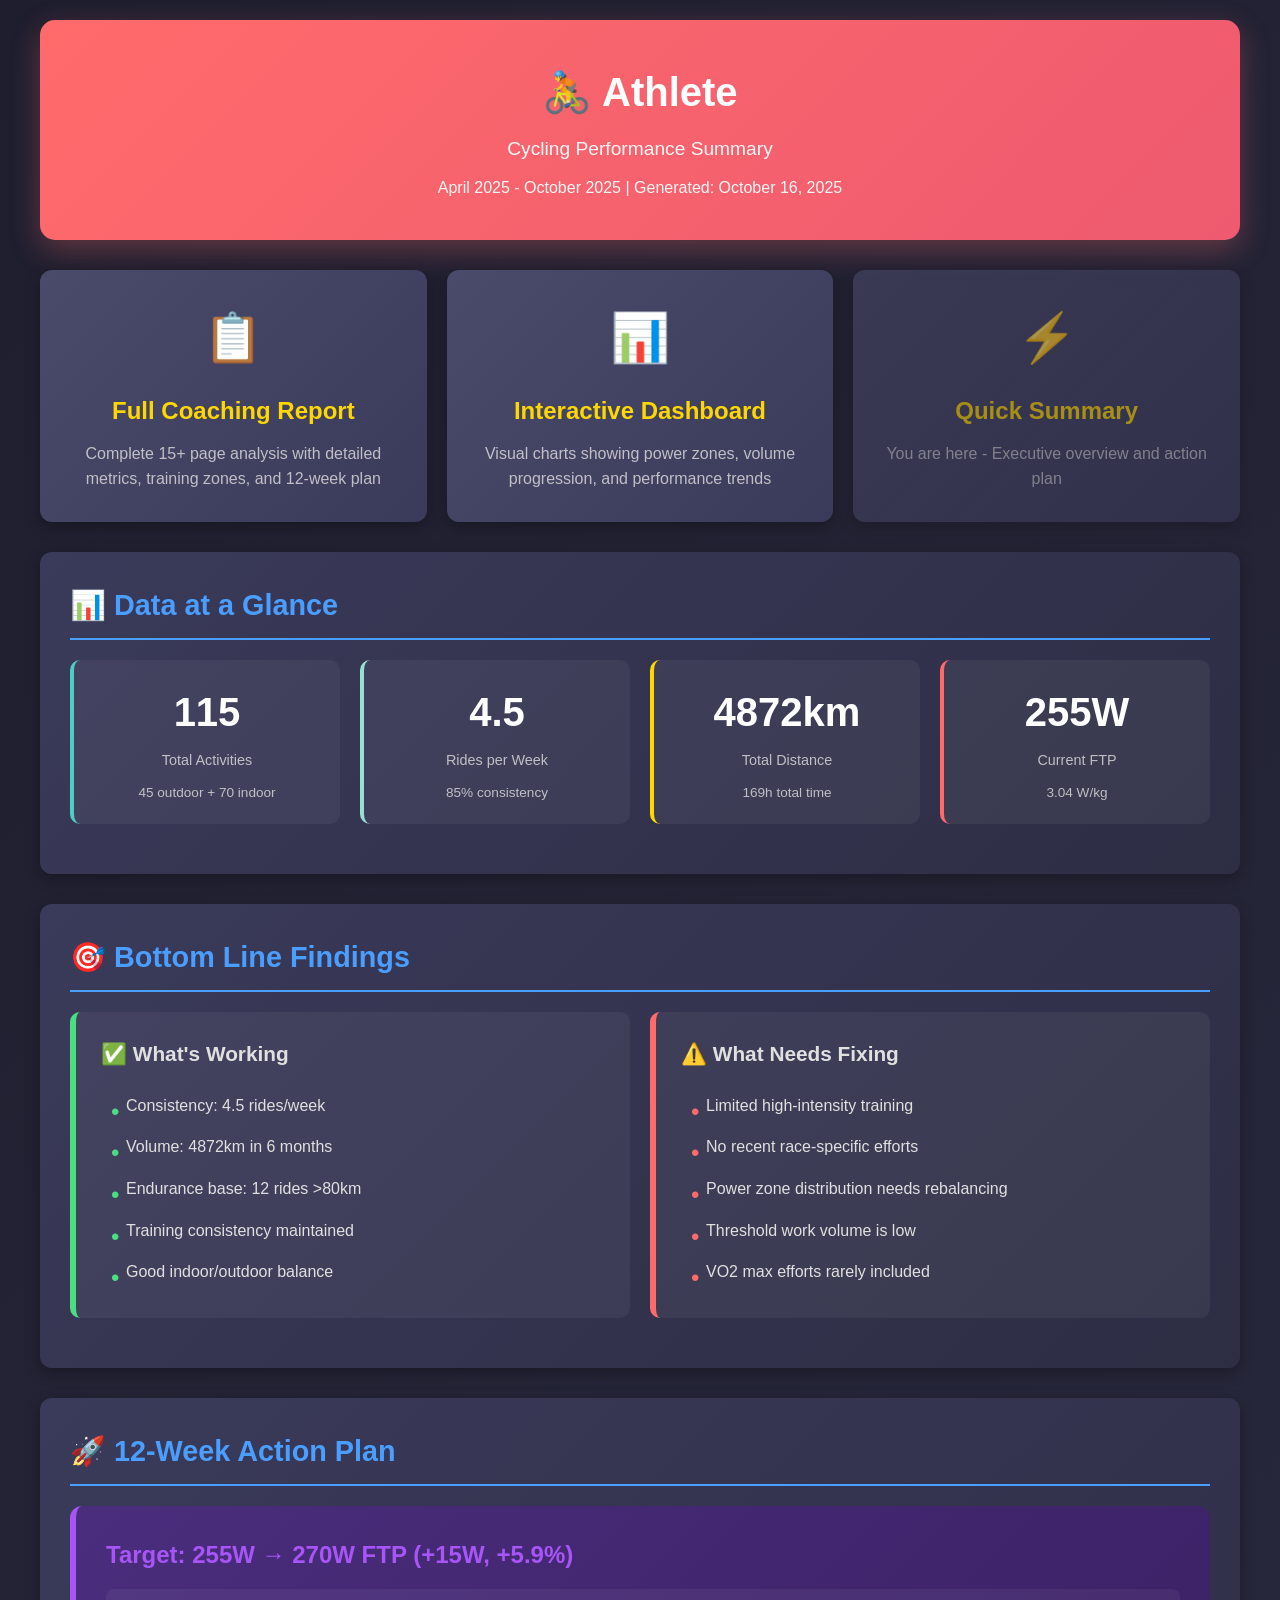
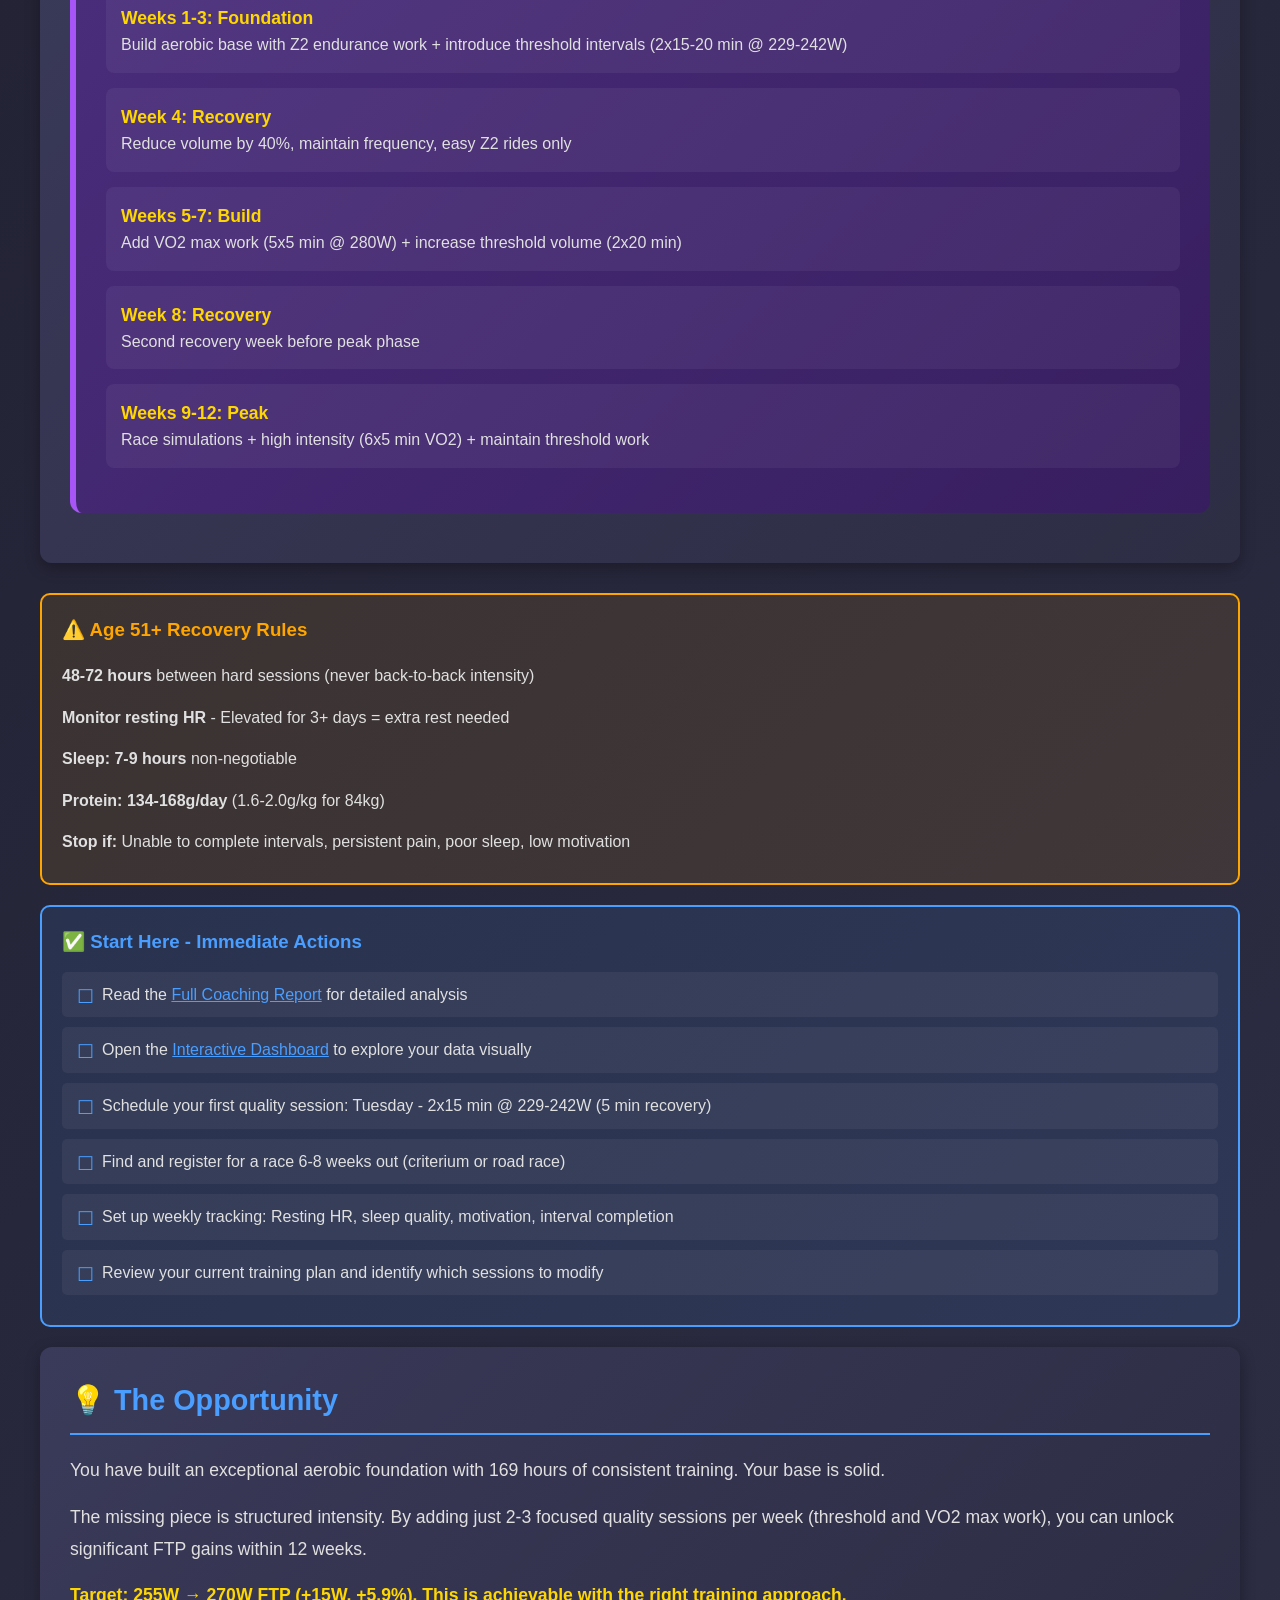
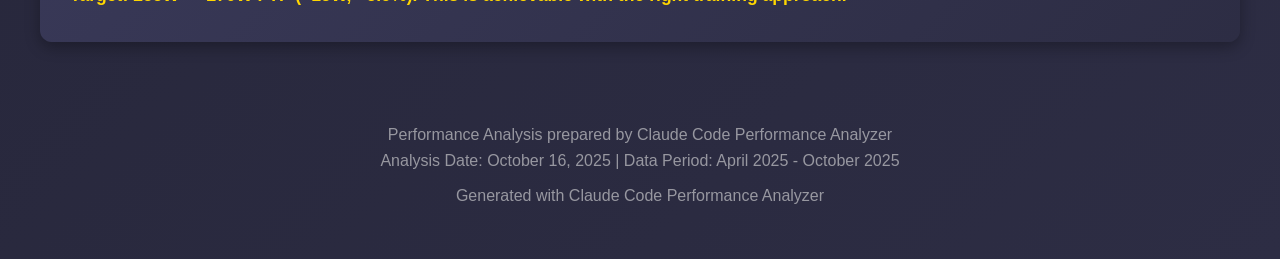
==== index.html @ ef225c50 "index" ====
<!DOCTYPE html>
<html lang="en">
<head>
    <meta charset="UTF-8">
    <meta name="viewport" content="width=device-width, initial-scale=1.0">
    <title>Athlete - Performance Summary</title>
    <style>
        * {
            margin: 0;
            padding: 0;
            box-sizing: border-box;
        }

        body {
            font-family: 'Segoe UI', Tahoma, Geneva, Verdana, sans-serif;
            background: linear-gradient(135deg, #1e1e2e 0%, #2d2d44 100%);
            color: #e0e0e0;
            padding: 20px;
            line-height: 1.6;
        }

        .container {
            max-width: 1200px;
            margin: 0 auto;
        }

        header {
            background: linear-gradient(135deg, #ff6b6b 0%, #ee5a6f 100%);
            padding: 40px;
            border-radius: 15px;
            margin-bottom: 30px;
            box-shadow: 0 10px 30px rgba(255, 107, 107, 0.3);
            text-align: center;
        }

        h1 {
            font-size: 2.5em;
            margin-bottom: 10px;
            color: white;
        }

        .subtitle {
            font-size: 1.2em;
            opacity: 0.95;
            color: white;
        }

        .nav-cards {
            display: grid;
            grid-template-columns: repeat(auto-fit, minmax(300px, 1fr));
            gap: 20px;
            margin-bottom: 30px;
        }

        .nav-card {
            background: linear-gradient(135deg, #4a4a6a 0%, #3a3a5a 100%);
            padding: 30px;
            border-radius: 12px;
            box-shadow: 0 5px 15px rgba(0, 0, 0, 0.3);
            text-align: center;
            transition: transform 0.2s, box-shadow 0.2s;
            cursor: pointer;
            text-decoration: none;
            color: inherit;
            display: block;
        }

        .nav-card:hover {
            transform: translateY(-5px);
            box-shadow: 0 10px 25px rgba(0, 0, 0, 0.5);
        }

        .nav-card .icon {
            font-size: 3em;
            margin-bottom: 15px;
        }

        .nav-card h2 {
            font-size: 1.5em;
            margin-bottom: 10px;
            color: #ffd700;
        }

        .nav-card p {
            font-size: 1em;
            opacity: 0.8;
        }

        .section {
            background: linear-gradient(135deg, #3a3a5a 0%, #2d2d44 100%);
            padding: 30px;
            border-radius: 12px;
            margin-bottom: 30px;
            box-shadow: 0 5px 15px rgba(0, 0, 0, 0.3);
        }

        .section h2 {
            font-size: 1.8em;
            color: #4a9eff;
            border-bottom: 2px solid #4a9eff;
            padding-bottom: 10px;
            margin-bottom: 20px;
        }

        .stats-grid {
            display: grid;
            grid-template-columns: repeat(auto-fit, minmax(200px, 1fr));
            gap: 20px;
            margin: 20px 0;
        }

        .stat-box {
            background: rgba(255, 255, 255, 0.05);
            padding: 20px;
            border-radius: 10px;
            border-left: 4px solid;
            text-align: center;
        }

        .stat-box.activities { border-left-color: #4ecdc4; }
        .stat-box.consistency { border-left-color: #95e1d3; }
        .stat-box.volume { border-left-color: #ffd700; }
        .stat-box.power { border-left-color: #ff6b6b; }

        .stat-value {
            font-size: 2.5em;
            font-weight: bold;
            color: #ffffff;
            margin-bottom: 5px;
        }

        .stat-label {
            font-size: 0.9em;
            opacity: 0.8;
        }

        .findings {
            display: grid;
            grid-template-columns: repeat(auto-fit, minmax(350px, 1fr));
            gap: 20px;
            margin: 20px 0;
        }

        .finding-box {
            background: rgba(255, 255, 255, 0.05);
            padding: 25px;
            border-radius: 10px;
            border-left: 6px solid;
        }

        .finding-box.strengths { border-left-color: #4ade80; }
        .finding-box.gaps { border-left-color: #ff6b6b; }

        .finding-box h3 {
            font-size: 1.3em;
            margin-bottom: 15px;
            display: flex;
            align-items: center;
            gap: 10px;
        }

        .finding-box ul {
            list-style: none;
            padding: 0;
        }

        .finding-box li {
            padding: 8px 0;
            padding-left: 25px;
            position: relative;
        }

        .finding-box li:before {
            content: "•";
            position: absolute;
            left: 10px;
            font-size: 1.5em;
        }

        .finding-box.strengths li:before {
            color: #4ade80;
        }

        .finding-box.gaps li:before {
            color: #ff6b6b;
        }

        .action-plan {
            background: linear-gradient(135deg, #4a2d7c 0%, #371e5f 100%);
            padding: 30px;
            border-radius: 12px;
            border-left: 6px solid #a855f7;
            margin: 20px 0;
        }

        .action-plan h3 {
            font-size: 1.5em;
            color: #a855f7;
            margin-bottom: 15px;
        }

        .action-item {
            background: rgba(255, 255, 255, 0.05);
            padding: 15px;
            border-radius: 8px;
            margin-bottom: 15px;
        }

        .action-item strong {
            color: #ffd700;
            font-size: 1.1em;
        }

        .recovery-box {
            background: rgba(255, 165, 0, 0.1);
            border: 2px solid #ffa500;
            padding: 20px;
            border-radius: 10px;
            margin: 20px 0;
        }

        .recovery-box h3 {
            color: #ffa500;
            margin-bottom: 10px;
        }

        .checklist {
            background: rgba(74, 158, 255, 0.1);
            border: 2px solid #4a9eff;
            padding: 20px;
            border-radius: 10px;
            margin: 20px 0;
        }

        .checklist h3 {
            color: #4a9eff;
            margin-bottom: 15px;
        }

        .checklist ul {
            list-style: none;
            padding: 0;
        }

        .checklist li {
            padding: 10px;
            margin-bottom: 10px;
            background: rgba(255, 255, 255, 0.05);
            border-radius: 5px;
            padding-left: 40px;
            position: relative;
        }

        .checklist li:before {
            content: "☐";
            position: absolute;
            left: 15px;
            font-size: 1.2em;
            color: #4a9eff;
        }

        footer {
            text-align: center;
            padding: 30px;
            opacity: 0.6;
            margin-top: 50px;
        }

        @media (max-width: 768px) {
            h1 {
                font-size: 1.8em;
            }
            .nav-cards {
                grid-template-columns: 1fr;
            }
        }
    </style>
</head>
<body>
    <div class="container">
        <header>
            <h1>🚴 Athlete</h1>
            <div class="subtitle">Cycling Performance Summary</div>
            <div class="subtitle" style="margin-top: 10px; font-size: 1em;">April 2025 - October 2025 | Generated: October 16, 2025</div>
        </header>

        <!-- Navigation Cards -->
        <div class="nav-cards">
            <a href="coaching_report.html" class="nav-card">
                <div class="icon">📋</div>
                <h2>Full Coaching Report</h2>
                <p>Complete 15+ page analysis with detailed metrics, training zones, and 12-week plan</p>
            </a>
            <a href="performance_dashboard.html" class="nav-card">
                <div class="icon">📊</div>
                <h2>Interactive Dashboard</h2>
                <p>Visual charts showing power zones, volume progression, and performance trends</p>
            </a>
            <a href="#summary" class="nav-card" style="pointer-events: none; opacity: 0.6;">
                <div class="icon">⚡</div>
                <h2>Quick Summary</h2>
                <p>You are here - Executive overview and action plan</p>
            </a>
        </div>

        <!-- Data at a Glance -->
        <div class="section" id="summary">
            <h2>📊 Data at a Glance</h2>
            <div class="stats-grid">
                <div class="stat-box activities">
                    <div class="stat-value">115</div>
                    <div class="stat-label">Total Activities</div>
                    <div class="stat-label" style="margin-top: 10px; font-size: 0.85em;">45 outdoor + 70 indoor</div>
                </div>
                <div class="stat-box consistency">
                    <div class="stat-value">4.5</div>
                    <div class="stat-label">Rides per Week</div>
                    <div class="stat-label" style="margin-top: 10px; font-size: 0.85em;">85% consistency</div>
                </div>
                <div class="stat-box volume">
                    <div class="stat-value">4872km</div>
                    <div class="stat-label">Total Distance</div>
                    <div class="stat-label" style="margin-top: 10px; font-size: 0.85em;">169h total time</div>
                </div>
                <div class="stat-box power">
                    <div class="stat-value">255W</div>
                    <div class="stat-label">Current FTP</div>
                    <div class="stat-label" style="margin-top: 10px; font-size: 0.85em;">3.04 W/kg</div>
                </div>
            </div>
        </div>

        <!-- Key Findings -->
        <div class="section">
            <h2>🎯 Bottom Line Findings</h2>
            <div class="findings">
                <div class="finding-box strengths">
                    <h3>✅ What's Working</h3>
                    <ul>
                        <li>Consistency: 4.5 rides/week</li>
                        <li>Volume: 4872km in 6 months</li>
                        <li>Endurance base: 12 rides >80km</li>
                        <li>Training consistency maintained</li>
                        <li>Good indoor/outdoor balance</li>
                    </ul>
                </div>
                <div class="finding-box gaps">
                    <h3>⚠️ What Needs Fixing</h3>
                    <ul>
                        <li>Limited high-intensity training</li>
                        <li>No recent race-specific efforts</li>
                        <li>Power zone distribution needs rebalancing</li>
                        <li>Threshold work volume is low</li>
                        <li>VO2 max efforts rarely included</li>
                    </ul>
                </div>
            </div>
        </div>

        <!-- 12-Week Action Plan -->
        <div class="section">
            <h2>🚀 12-Week Action Plan</h2>
            <div class="action-plan">
                <h3>Target: 255W → 270W FTP (+15W, +5.9%)</h3>

                <div class="action-item">
                    <strong>Weeks 1-3: Foundation</strong><br>
                    Build aerobic base with Z2 endurance work + introduce threshold intervals (2x15-20 min @ 229-242W)
                </div>

                <div class="action-item">
                    <strong>Week 4: Recovery</strong><br>
                    Reduce volume by 40%, maintain frequency, easy Z2 rides only
                </div>

                <div class="action-item">
                    <strong>Weeks 5-7: Build</strong><br>
                    Add VO2 max work (5x5 min @ 280W) + increase threshold volume (2x20 min)
                </div>

                <div class="action-item">
                    <strong>Week 8: Recovery</strong><br>
                    Second recovery week before peak phase
                </div>

                <div class="action-item">
                    <strong>Weeks 9-12: Peak</strong><br>
                    Race simulations + high intensity (6x5 min VO2) + maintain threshold work
                </div>
            </div>
        </div>

        <!-- Age 50+ Recovery -->
        <div class="recovery-box">
            <h3>⚠️ Age 51+ Recovery Rules</h3>
            <ul style="list-style: none; padding: 0;">
                <li style="padding: 8px 0;"><strong>48-72 hours</strong> between hard sessions (never back-to-back intensity)</li>
                <li style="padding: 8px 0;"><strong>Monitor resting HR</strong> - Elevated for 3+ days = extra rest needed</li>
                <li style="padding: 8px 0;"><strong>Sleep: 7-9 hours</strong> non-negotiable</li>
                <li style="padding: 8px 0;"><strong>Protein: 134-168g/day</strong> (1.6-2.0g/kg for 84kg)</li>
                <li style="padding: 8px 0;"><strong>Stop if:</strong> Unable to complete intervals, persistent pain, poor sleep, low motivation</li>
            </ul>
        </div>

        <!-- Start Here Checklist -->
        <div class="checklist">
            <h3>✅ Start Here - Immediate Actions</h3>
            <ul>
                <li>Read the <a href="coaching_report.html" style="color: #4a9eff; text-decoration: underline;">Full Coaching Report</a> for detailed analysis</li>
                <li>Open the <a href="performance_dashboard.html" style="color: #4a9eff; text-decoration: underline;">Interactive Dashboard</a> to explore your data visually</li>
                <li>Schedule your first quality session: Tuesday - 2x15 min @ 229-242W (5 min recovery)</li>
                <li>Find and register for a race 6-8 weeks out (criterium or road race)</li>
                <li>Set up weekly tracking: Resting HR, sleep quality, motivation, interval completion</li>
                <li>Review your current training plan and identify which sessions to modify</li>
            </ul>
        </div>

        <!-- The Opportunity -->
        <div class="section">
            <h2>💡 The Opportunity</h2>
            <p style="font-size: 1.1em; line-height: 1.8; margin-bottom: 15px;">
                You have built an exceptional aerobic foundation with 169 hours of consistent training. Your base is solid.
            </p>
            <p style="font-size: 1.1em; line-height: 1.8; margin-bottom: 15px;">
                The missing piece is structured intensity. By adding just 2-3 focused quality sessions per week (threshold and VO2 max work), you can unlock significant FTP gains within 12 weeks.
            </p>
            <p style="font-size: 1.1em; line-height: 1.8; font-weight: bold; color: #ffd700;">
                Target: 255W → 270W FTP (+15W, +5.9%). This is achievable with the right training approach.
            </p>
        </div>

        <footer>
            <p>Performance Analysis prepared by Claude Code Performance Analyzer</p>
            <p>Analysis Date: October 16, 2025 | Data Period: April 2025 - October 2025</p>
            <p style="margin-top: 10px;">Generated with Claude Code Performance Analyzer</p>
        </footer>
    </div>
</body>
</html>
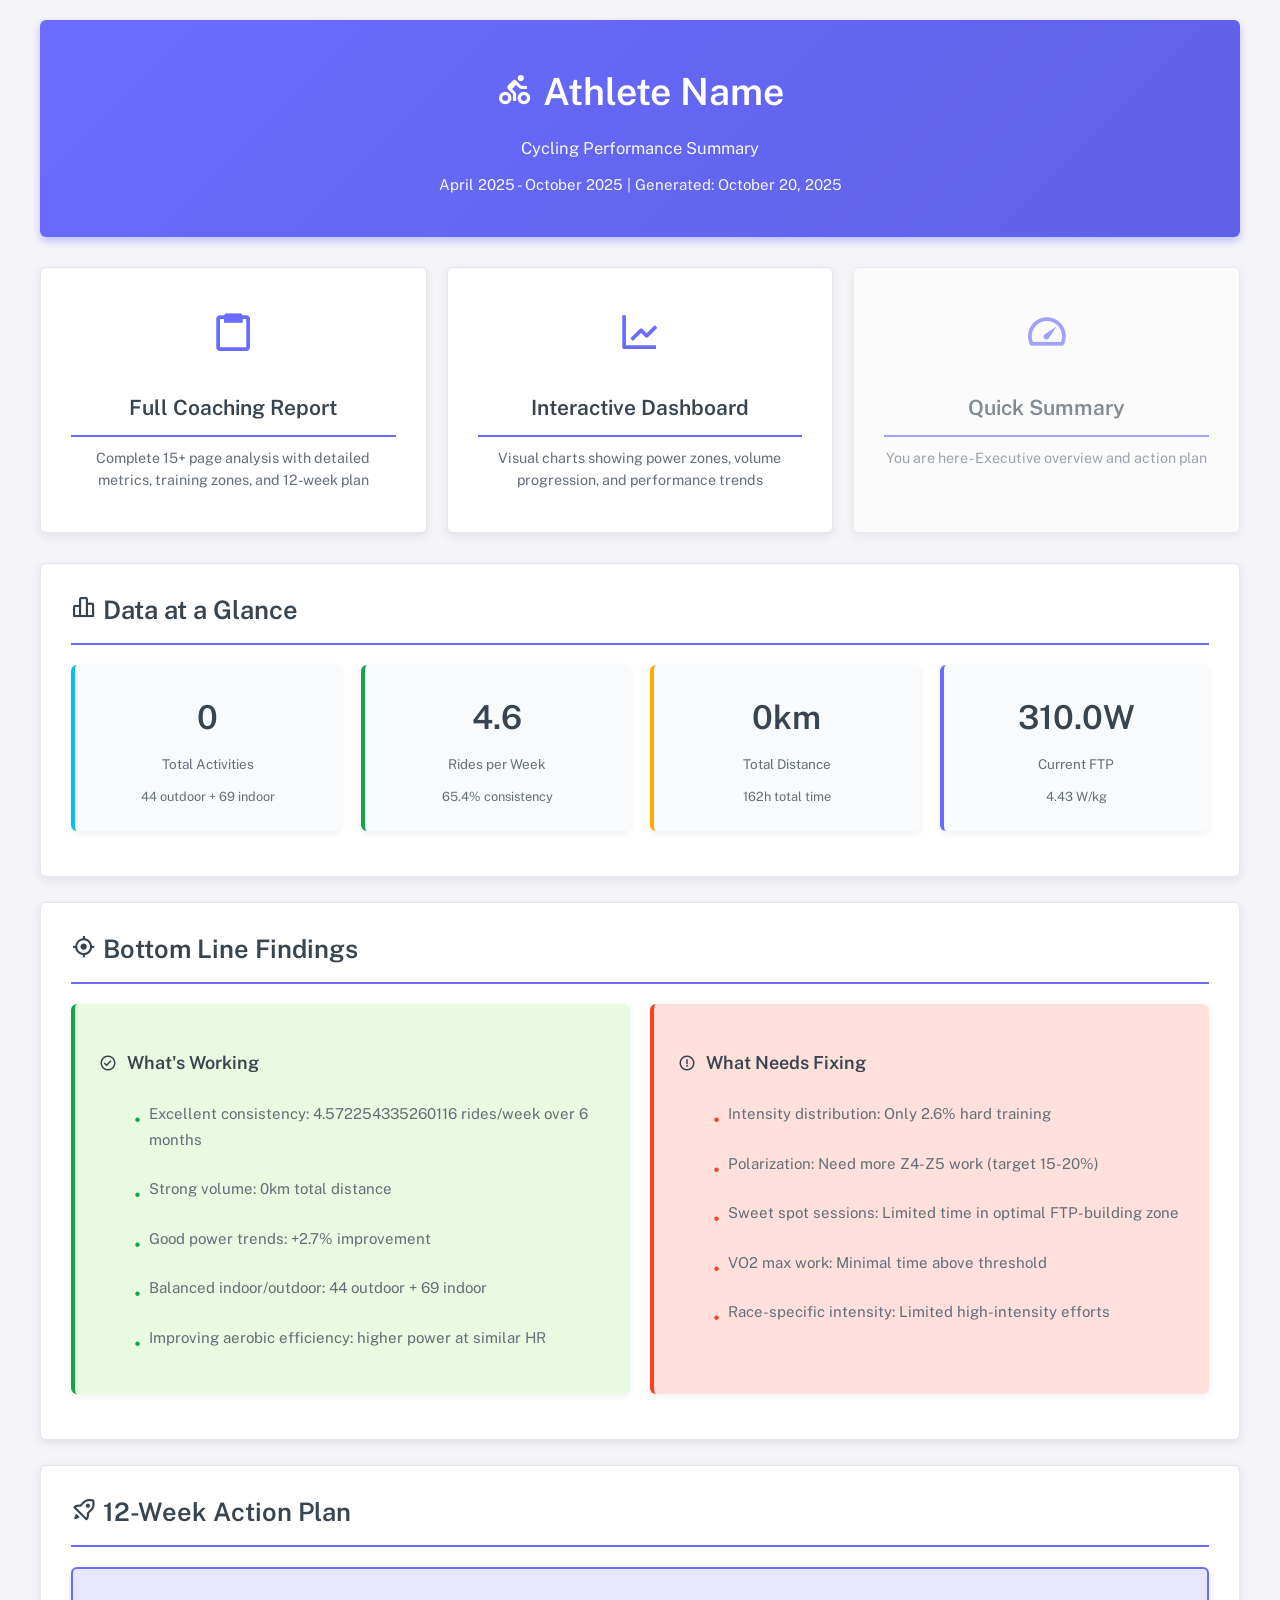
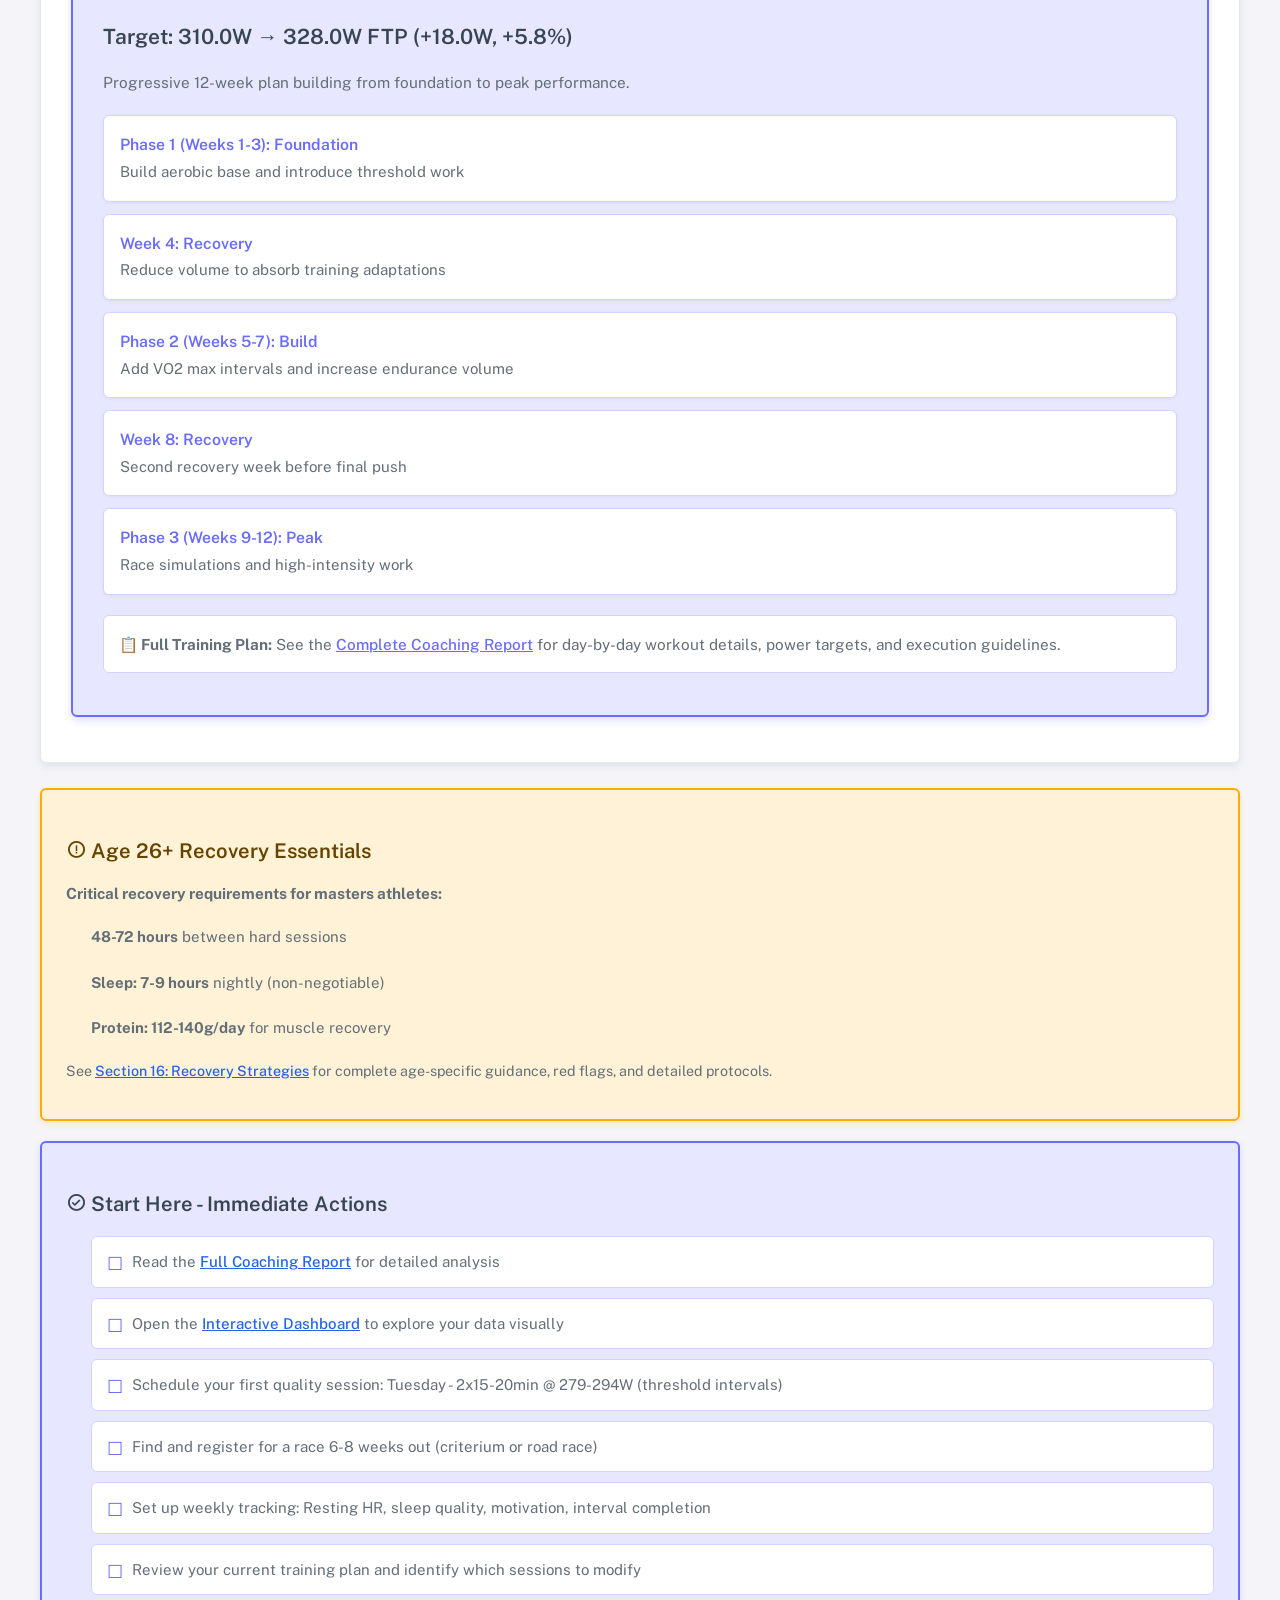
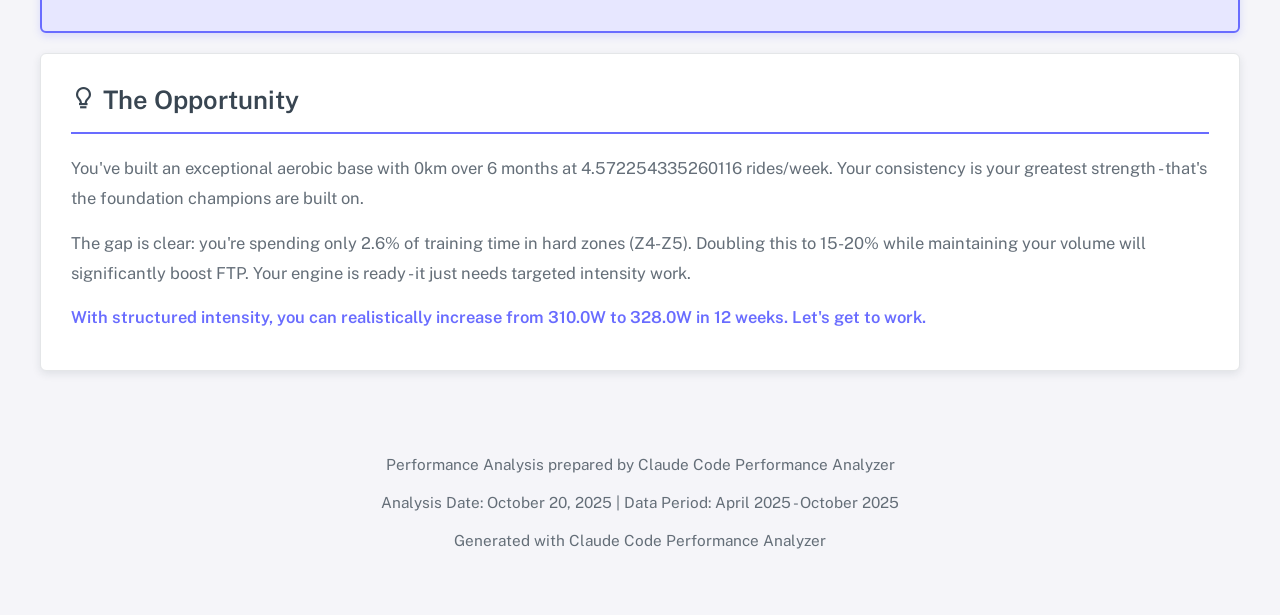
==== commit b4e4a8e4: "new version" ====
--- a/index.html
+++ b/index.html
@@ -3,301 +3,35 @@
 <head>
     <meta charset="UTF-8">
     <meta name="viewport" content="width=device-width, initial-scale=1.0">
-    <title>Athlete - Performance Summary</title>
-    <style>
-        * {
-            margin: 0;
-            padding: 0;
-            box-sizing: border-box;
-        }
-
-        body {
-            font-family: 'Segoe UI', Tahoma, Geneva, Verdana, sans-serif;
-            background: linear-gradient(135deg, #1e1e2e 0%, #2d2d44 100%);
-            color: #e0e0e0;
-            padding: 20px;
-            line-height: 1.6;
-        }
-
-        .container {
-            max-width: 1200px;
-            margin: 0 auto;
-        }
-
-        header {
-            background: linear-gradient(135deg, #ff6b6b 0%, #ee5a6f 100%);
-            padding: 40px;
-            border-radius: 15px;
-            margin-bottom: 30px;
-            box-shadow: 0 10px 30px rgba(255, 107, 107, 0.3);
-            text-align: center;
-        }
-
-        h1 {
-            font-size: 2.5em;
-            margin-bottom: 10px;
-            color: white;
-        }
-
-        .subtitle {
-            font-size: 1.2em;
-            opacity: 0.95;
-            color: white;
-        }
-
-        .nav-cards {
-            display: grid;
-            grid-template-columns: repeat(auto-fit, minmax(300px, 1fr));
-            gap: 20px;
-            margin-bottom: 30px;
-        }
-
-        .nav-card {
-            background: linear-gradient(135deg, #4a4a6a 0%, #3a3a5a 100%);
-            padding: 30px;
-            border-radius: 12px;
-            box-shadow: 0 5px 15px rgba(0, 0, 0, 0.3);
-            text-align: center;
-            transition: transform 0.2s, box-shadow 0.2s;
-            cursor: pointer;
-            text-decoration: none;
-            color: inherit;
-            display: block;
-        }
-
-        .nav-card:hover {
-            transform: translateY(-5px);
-            box-shadow: 0 10px 25px rgba(0, 0, 0, 0.5);
-        }
-
-        .nav-card .icon {
-            font-size: 3em;
-            margin-bottom: 15px;
-        }
-
-        .nav-card h2 {
-            font-size: 1.5em;
-            margin-bottom: 10px;
-            color: #ffd700;
-        }
-
-        .nav-card p {
-            font-size: 1em;
-            opacity: 0.8;
-        }
-
-        .section {
-            background: linear-gradient(135deg, #3a3a5a 0%, #2d2d44 100%);
-            padding: 30px;
-            border-radius: 12px;
-            margin-bottom: 30px;
-            box-shadow: 0 5px 15px rgba(0, 0, 0, 0.3);
-        }
-
-        .section h2 {
-            font-size: 1.8em;
-            color: #4a9eff;
-            border-bottom: 2px solid #4a9eff;
-            padding-bottom: 10px;
-            margin-bottom: 20px;
-        }
-
-        .stats-grid {
-            display: grid;
-            grid-template-columns: repeat(auto-fit, minmax(200px, 1fr));
-            gap: 20px;
-            margin: 20px 0;
-        }
-
-        .stat-box {
-            background: rgba(255, 255, 255, 0.05);
-            padding: 20px;
-            border-radius: 10px;
-            border-left: 4px solid;
-            text-align: center;
-        }
-
-        .stat-box.activities { border-left-color: #4ecdc4; }
-        .stat-box.consistency { border-left-color: #95e1d3; }
-        .stat-box.volume { border-left-color: #ffd700; }
-        .stat-box.power { border-left-color: #ff6b6b; }
-
-        .stat-value {
-            font-size: 2.5em;
-            font-weight: bold;
-            color: #ffffff;
-            margin-bottom: 5px;
-        }
-
-        .stat-label {
-            font-size: 0.9em;
-            opacity: 0.8;
-        }
-
-        .findings {
-            display: grid;
-            grid-template-columns: repeat(auto-fit, minmax(350px, 1fr));
-            gap: 20px;
-            margin: 20px 0;
-        }
-
-        .finding-box {
-            background: rgba(255, 255, 255, 0.05);
-            padding: 25px;
-            border-radius: 10px;
-            border-left: 6px solid;
-        }
-
-        .finding-box.strengths { border-left-color: #4ade80; }
-        .finding-box.gaps { border-left-color: #ff6b6b; }
-
-        .finding-box h3 {
-            font-size: 1.3em;
-            margin-bottom: 15px;
-            display: flex;
-            align-items: center;
-            gap: 10px;
-        }
-
-        .finding-box ul {
-            list-style: none;
-            padding: 0;
-        }
-
-        .finding-box li {
-            padding: 8px 0;
-            padding-left: 25px;
-            position: relative;
-        }
-
-        .finding-box li:before {
-            content: "•";
-            position: absolute;
-            left: 10px;
-            font-size: 1.5em;
-        }
-
-        .finding-box.strengths li:before {
-            color: #4ade80;
-        }
-
-        .finding-box.gaps li:before {
-            color: #ff6b6b;
-        }
-
-        .action-plan {
-            background: linear-gradient(135deg, #4a2d7c 0%, #371e5f 100%);
-            padding: 30px;
-            border-radius: 12px;
-            border-left: 6px solid #a855f7;
-            margin: 20px 0;
-        }
-
-        .action-plan h3 {
-            font-size: 1.5em;
-            color: #a855f7;
-            margin-bottom: 15px;
-        }
-
-        .action-item {
-            background: rgba(255, 255, 255, 0.05);
-            padding: 15px;
-            border-radius: 8px;
-            margin-bottom: 15px;
-        }
-
-        .action-item strong {
-            color: #ffd700;
-            font-size: 1.1em;
-        }
-
-        .recovery-box {
-            background: rgba(255, 165, 0, 0.1);
-            border: 2px solid #ffa500;
-            padding: 20px;
-            border-radius: 10px;
-            margin: 20px 0;
-        }
-
-        .recovery-box h3 {
-            color: #ffa500;
-            margin-bottom: 10px;
-        }
-
-        .checklist {
-            background: rgba(74, 158, 255, 0.1);
-            border: 2px solid #4a9eff;
-            padding: 20px;
-            border-radius: 10px;
-            margin: 20px 0;
-        }
-
-        .checklist h3 {
-            color: #4a9eff;
-            margin-bottom: 15px;
-        }
-
-        .checklist ul {
-            list-style: none;
-            padding: 0;
-        }
-
-        .checklist li {
-            padding: 10px;
-            margin-bottom: 10px;
-            background: rgba(255, 255, 255, 0.05);
-            border-radius: 5px;
-            padding-left: 40px;
-            position: relative;
-        }
-
-        .checklist li:before {
-            content: "☐";
-            position: absolute;
-            left: 15px;
-            font-size: 1.2em;
-            color: #4a9eff;
-        }
-
-        footer {
-            text-align: center;
-            padding: 30px;
-            opacity: 0.6;
-            margin-top: 50px;
-        }
-
-        @media (max-width: 768px) {
-            h1 {
-                font-size: 1.8em;
-            }
-            .nav-cards {
-                grid-template-columns: 1fr;
-            }
-        }
-    </style>
+    <title>Athlete Name - Performance Summary</title>
+    <link rel="preconnect" href="https://fonts.googleapis.com">
+    <link rel="preconnect" href="https://fonts.gstatic.com" crossorigin>
+    <link href="https://fonts.googleapis.com/css2?family=Public+Sans:ital,wght@0,300;0,400;0,500;0,600;0,700;1,300;1,400;1,500;1,600;1,700&display=swap" rel="stylesheet">
+    <link href='https://unpkg.com/boxicons@2.1.4/css/boxicons.min.css' rel='stylesheet'>
+    <link rel="stylesheet" href="shared-styles.css">
 </head>
 <body>
     <div class="container">
         <header>
-            <h1>🚴 Athlete</h1>
+            <h1><i class='bx bx-cycling'></i> Athlete Name</h1>
             <div class="subtitle">Cycling Performance Summary</div>
-            <div class="subtitle" style="margin-top: 10px; font-size: 1em;">April 2025 - October 2025 | Generated: October 16, 2025</div>
+            <div class="subtitle" style="margin-top: 10px; font-size: 1em;">April 2025 - October 2025 | Generated: October 20, 2025</div>
         </header>
 
         <!-- Navigation Cards -->
         <div class="nav-cards">
             <a href="coaching_report.html" class="nav-card">
-                <div class="icon">📋</div>
+                <div class="icon"><i class='bx bx-clipboard'></i></div>
                 <h2>Full Coaching Report</h2>
                 <p>Complete 15+ page analysis with detailed metrics, training zones, and 12-week plan</p>
             </a>
             <a href="performance_dashboard.html" class="nav-card">
-                <div class="icon">📊</div>
+                <div class="icon"><i class='bx bx-line-chart'></i></div>
                 <h2>Interactive Dashboard</h2>
                 <p>Visual charts showing power zones, volume progression, and performance trends</p>
             </a>
             <a href="#summary" class="nav-card" style="pointer-events: none; opacity: 0.6;">
-                <div class="icon">⚡</div>
+                <div class="icon"><i class='bx bx-tachometer'></i></div>
                 <h2>Quick Summary</h2>
                 <p>You are here - Executive overview and action plan</p>
             </a>
@@ -305,110 +39,117 @@
 
         <!-- Data at a Glance -->
         <div class="section" id="summary">
-            <h2>📊 Data at a Glance</h2>
+            <h2><i class='bx bx-bar-chart-alt-2'></i> Data at a Glance</h2>
             <div class="stats-grid">
                 <div class="stat-box activities">
-                    <div class="stat-value">115</div>
+                    <div class="stat-value">0</div>
                     <div class="stat-label">Total Activities</div>
-                    <div class="stat-label" style="margin-top: 10px; font-size: 0.85em;">45 outdoor + 70 indoor</div>
+                    <div class="stat-label" style="margin-top: 10px; font-size: 0.85em;">44 outdoor + 69 indoor</div>
                 </div>
                 <div class="stat-box consistency">
-                    <div class="stat-value">4.5</div>
+                    <div class="stat-value">4.6</div>
                     <div class="stat-label">Rides per Week</div>
-                    <div class="stat-label" style="margin-top: 10px; font-size: 0.85em;">85% consistency</div>
+                    <div class="stat-label" style="margin-top: 10px; font-size: 0.85em;">65.4% consistency</div>
                 </div>
                 <div class="stat-box volume">
-                    <div class="stat-value">4872km</div>
+                    <div class="stat-value">0km</div>
                     <div class="stat-label">Total Distance</div>
-                    <div class="stat-label" style="margin-top: 10px; font-size: 0.85em;">169h total time</div>
+                    <div class="stat-label" style="margin-top: 10px; font-size: 0.85em;">162h total time</div>
                 </div>
                 <div class="stat-box power">
-                    <div class="stat-value">255W</div>
+                    <div class="stat-value">310.0W</div>
                     <div class="stat-label">Current FTP</div>
-                    <div class="stat-label" style="margin-top: 10px; font-size: 0.85em;">3.04 W/kg</div>
+                    <div class="stat-label" style="margin-top: 10px; font-size: 0.85em;">4.43 W/kg</div>
                 </div>
             </div>
         </div>
 
         <!-- Key Findings -->
         <div class="section">
-            <h2>🎯 Bottom Line Findings</h2>
+            <h2><i class='bx bx-target-lock'></i> Bottom Line Findings</h2>
             <div class="findings">
                 <div class="finding-box strengths">
-                    <h3>✅ What's Working</h3>
+                    <h3><i class='bx bx-check-circle'></i> What's Working</h3>
                     <ul>
-                        <li>Consistency: 4.5 rides/week</li>
-                        <li>Volume: 4872km in 6 months</li>
-                        <li>Endurance base: 12 rides >80km</li>
-                        <li>Training consistency maintained</li>
-                        <li>Good indoor/outdoor balance</li>
+                        <li>Excellent consistency: 4.572254335260116 rides/week over 6 months</li>
+                        <li>Strong volume: 0km total distance</li>
+                        <li>Good power trends: +2.7% improvement</li>
+                        <li>Balanced indoor/outdoor: 44 outdoor + 69 indoor</li>
+                        <li>Improving aerobic efficiency: higher power at similar HR</li>
                     </ul>
                 </div>
                 <div class="finding-box gaps">
-                    <h3>⚠️ What Needs Fixing</h3>
+                    <h3><i class='bx bx-error-circle'></i> What Needs Fixing</h3>
                     <ul>
-                        <li>Limited high-intensity training</li>
-                        <li>No recent race-specific efforts</li>
-                        <li>Power zone distribution needs rebalancing</li>
-                        <li>Threshold work volume is low</li>
-                        <li>VO2 max efforts rarely included</li>
+                        <li>Intensity distribution: Only 2.6% hard training</li>
+                        <li>Polarization: Need more Z4-Z5 work (target 15-20%)</li>
+                        <li>Sweet spot sessions: Limited time in optimal FTP-building zone</li>
+                        <li>VO2 max work: Minimal time above threshold</li>
+                        <li>Race-specific intensity: Limited high-intensity efforts</li>
                     </ul>
                 </div>
             </div>
         </div>
 
-        <!-- 12-Week Action Plan -->
+        <!-- 12-Week Action Plan Summary -->
         <div class="section">
-            <h2>🚀 12-Week Action Plan</h2>
+            <h2><i class='bx bx-rocket'></i> 12-Week Action Plan</h2>
             <div class="action-plan">
-                <h3>Target: 255W → 270W FTP (+15W, +5.9%)</h3>
+                <h3>Target: 310.0W → 328.0W FTP (+18.0W, +5.8%)</h3>
+                <p style="margin-bottom: 20px;">Progressive 12-week plan building from foundation to peak performance.</p>
 
                 <div class="action-item">
-                    <strong>Weeks 1-3: Foundation</strong><br>
-                    Build aerobic base with Z2 endurance work + introduce threshold intervals (2x15-20 min @ 229-242W)
+                    <strong>Phase 1 (Weeks 1-3): Foundation</strong><br>
+                    Build aerobic base and introduce threshold work
                 </div>
 
                 <div class="action-item">
                     <strong>Week 4: Recovery</strong><br>
-                    Reduce volume by 40%, maintain frequency, easy Z2 rides only
+                    Reduce volume to absorb training adaptations
                 </div>
 
                 <div class="action-item">
-                    <strong>Weeks 5-7: Build</strong><br>
-                    Add VO2 max work (5x5 min @ 280W) + increase threshold volume (2x20 min)
+                    <strong>Phase 2 (Weeks 5-7): Build</strong><br>
+                    Add VO2 max intervals and increase endurance volume
                 </div>
 
                 <div class="action-item">
                     <strong>Week 8: Recovery</strong><br>
-                    Second recovery week before peak phase
+                    Second recovery week before final push
                 </div>
 
                 <div class="action-item">
-                    <strong>Weeks 9-12: Peak</strong><br>
-                    Race simulations + high intensity (6x5 min VO2) + maintain threshold work
+                    <strong>Phase 3 (Weeks 9-12): Peak</strong><br>
+                    Race simulations and high-intensity work
                 </div>
+
+                <p style="margin-top: 20px; padding: 15px; background: #fff; border-radius: 6px; border: 1px solid #d2d3ff;">
+                    <strong>📋 Full Training Plan:</strong> See the <a href="coaching_report.html" style="color: #696cff; text-decoration: underline; font-weight: 500;">Complete Coaching Report</a> for day-by-day workout details, power targets, and execution guidelines.
+                </p>
             </div>
         </div>
 
-        <!-- Age 50+ Recovery -->
+        <!-- Age 50+ Recovery Essentials -->
         <div class="recovery-box">
-            <h3>⚠️ Age 51+ Recovery Rules</h3>
+            <h3><i class='bx bx-error-circle'></i> Age 26+ Recovery Essentials</h3>
+            <p style="margin-bottom: 12px;"><strong>Critical recovery requirements for masters athletes:</strong></p>
             <ul style="list-style: none; padding: 0;">
-                <li style="padding: 8px 0;"><strong>48-72 hours</strong> between hard sessions (never back-to-back intensity)</li>
-                <li style="padding: 8px 0;"><strong>Monitor resting HR</strong> - Elevated for 3+ days = extra rest needed</li>
-                <li style="padding: 8px 0;"><strong>Sleep: 7-9 hours</strong> non-negotiable</li>
-                <li style="padding: 8px 0;"><strong>Protein: 134-168g/day</strong> (1.6-2.0g/kg for 84kg)</li>
-                <li style="padding: 8px 0;"><strong>Stop if:</strong> Unable to complete intervals, persistent pain, poor sleep, low motivation</li>
+                <li style="padding: 6px 0;"><strong>48-72 hours</strong> between hard sessions</li>
+                <li style="padding: 6px 0;"><strong>Sleep: 7-9 hours</strong> nightly (non-negotiable)</li>
+                <li style="padding: 6px 0;"><strong>Protein: 112-140g/day</strong> for muscle recovery</li>
             </ul>
+            <p style="margin-top: 12px; font-size: 0.95em;">
+                See <a href="coaching_report.html#recovery" style="color: #2563eb; text-decoration: underline; font-weight: 500;">Section 16: Recovery Strategies</a> for complete age-specific guidance, red flags, and detailed protocols.
+            </p>
         </div>
 
         <!-- Start Here Checklist -->
         <div class="checklist">
-            <h3>✅ Start Here - Immediate Actions</h3>
+            <h3><i class='bx bx-check-circle'></i> Start Here - Immediate Actions</h3>
             <ul>
-                <li>Read the <a href="coaching_report.html" style="color: #4a9eff; text-decoration: underline;">Full Coaching Report</a> for detailed analysis</li>
-                <li>Open the <a href="performance_dashboard.html" style="color: #4a9eff; text-decoration: underline;">Interactive Dashboard</a> to explore your data visually</li>
-                <li>Schedule your first quality session: Tuesday - 2x15 min @ 229-242W (5 min recovery)</li>
+                <li>Read the <a href="coaching_report.html" style="color: #2563eb; text-decoration: underline; font-weight: 500;">Full Coaching Report</a> for detailed analysis</li>
+                <li>Open the <a href="performance_dashboard.html" style="color: #2563eb; text-decoration: underline; font-weight: 500;">Interactive Dashboard</a> to explore your data visually</li>
+                <li>Schedule your first quality session: Tuesday - 2x15-20min @ 279-294W (threshold intervals)</li>
                 <li>Find and register for a race 6-8 weeks out (criterium or road race)</li>
                 <li>Set up weekly tracking: Resting HR, sleep quality, motivation, interval completion</li>
                 <li>Review your current training plan and identify which sessions to modify</li>
@@ -417,21 +158,21 @@
 
         <!-- The Opportunity -->
         <div class="section">
-            <h2>💡 The Opportunity</h2>
+            <h2><i class='bx bx-bulb'></i> The Opportunity</h2>
             <p style="font-size: 1.1em; line-height: 1.8; margin-bottom: 15px;">
-                You have built an exceptional aerobic foundation with 169 hours of consistent training. Your base is solid.
+                You've built an exceptional aerobic base with 0km over 6 months at 4.572254335260116 rides/week. Your consistency is your greatest strength - that's the foundation champions are built on.
             </p>
             <p style="font-size: 1.1em; line-height: 1.8; margin-bottom: 15px;">
-                The missing piece is structured intensity. By adding just 2-3 focused quality sessions per week (threshold and VO2 max work), you can unlock significant FTP gains within 12 weeks.
+                The gap is clear: you're spending only 2.6% of training time in hard zones (Z4-Z5). Doubling this to 15-20% while maintaining your volume will significantly boost FTP. Your engine is ready - it just needs targeted intensity work.
             </p>
-            <p style="font-size: 1.1em; line-height: 1.8; font-weight: bold; color: #ffd700;">
-                Target: 255W → 270W FTP (+15W, +5.9%). This is achievable with the right training approach.
+            <p style="font-size: 1.1em; line-height: 1.8; font-weight: 600; color: #696cff;">
+                With structured intensity, you can realistically increase from 310.0W to 328.0W in 12 weeks. Let's get to work.
             </p>
         </div>
 
         <footer>
             <p>Performance Analysis prepared by Claude Code Performance Analyzer</p>
-            <p>Analysis Date: October 16, 2025 | Data Period: April 2025 - October 2025</p>
+            <p>Analysis Date: October 20, 2025 | Data Period: April 2025 - October 2025</p>
             <p style="margin-top: 10px;">Generated with Claude Code Performance Analyzer</p>
         </footer>
     </div>
--- a/shared-styles.css
+++ b/shared-styles.css
@@ -0,0 +1,791 @@
+/*
+ * Shared Styles for Cycling Performance Reports
+ * Used by: index.html, performance_dashboard.html, coaching_report.html
+ */
+
+/* ============================================================================
+   RESET & BASE STYLES
+   ============================================================================ */
+* {
+    margin: 0;
+    padding: 0;
+    box-sizing: border-box;
+}
+
+body {
+    font-family: 'Public Sans', -apple-system, BlinkMacSystemFont, 'Segoe UI', Oxygen, Ubuntu, Cantarell, sans-serif;
+    background: #f5f5f9;
+    color: #646e78;
+    padding: 20px;
+    line-height: 1.7;
+    font-size: 15px;
+}
+
+.container {
+    max-width: 1200px;
+    margin: 0 auto;
+}
+
+/* ============================================================================
+   HEADER STYLES
+   ============================================================================ */
+header {
+    background: linear-gradient(135deg, #696cff 0%, #5f61e6 100%);
+    padding: 40px;
+    border-radius: 6px;
+    margin-bottom: 30px;
+    box-shadow: rgba(105, 108, 255, 0.4) 0px 4px 8px 0px;
+    text-align: center;
+}
+
+h1 {
+    font-size: 2.5em;
+    margin-bottom: 10px;
+    color: white;
+    font-weight: 600;
+}
+
+.subtitle {
+    font-size: 1.1em;
+    opacity: 0.95;
+    color: white;
+    font-weight: 400;
+}
+
+.header-meta {
+    font-size: 0.95em;
+    opacity: 0.95;
+    color: white;
+    margin-bottom: 5px;
+    font-weight: 400;
+}
+
+/* ============================================================================
+   NAVIGATION
+   ============================================================================ */
+.nav-cards {
+    display: grid;
+    grid-template-columns: repeat(auto-fit, minmax(300px, 1fr));
+    gap: 20px;
+    margin-bottom: 30px;
+}
+
+.nav-card {
+    background: #ffffff;
+    padding: 30px;
+    border-radius: 6px;
+    box-shadow: rgba(34, 48, 62, 0.1) 0px 3px 8px 0px;
+    border: 1px solid #e4e6e8;
+    text-align: center;
+    transition: transform 0.2s, box-shadow 0.2s;
+    cursor: pointer;
+    text-decoration: none;
+    color: #384551;
+    display: block;
+}
+
+.nav-card:hover {
+    transform: translateY(-4px);
+    box-shadow: rgba(105, 108, 255, 0.2) 0px 8px 16px 0px;
+    border-color: #696cff;
+}
+
+.nav-card .icon {
+    font-size: 3em;
+    margin-bottom: 15px;
+    color: #696cff;
+}
+
+.nav-card h2 {
+    font-size: 1.4em;
+    margin-bottom: 10px;
+    color: #384551;
+    font-weight: 600;
+}
+
+.nav-card p {
+    font-size: 0.95em;
+    color: #646e78;
+    line-height: 1.5;
+}
+
+.nav-links {
+    display: flex;
+    gap: 12px;
+    margin-top: 15px;
+    flex-wrap: wrap;
+}
+
+.nav-links a {
+    background: rgba(255, 255, 255, 0.2);
+    padding: 8px 16px;
+    border-radius: 4px;
+    color: white;
+    text-decoration: none;
+    transition: all 0.2s;
+    font-size: 0.95em;
+    font-weight: 500;
+}
+
+.nav-links a:hover {
+    background: rgba(255, 255, 255, 0.3);
+    transform: translateY(-1px);
+}
+
+/* ============================================================================
+   SECTION STYLES
+   ============================================================================ */
+.section {
+    background: #ffffff;
+    padding: 25px 30px;
+    border-radius: 6px;
+    margin-bottom: 25px;
+    box-shadow: rgba(34, 48, 62, 0.1) 0px 3px 8px 0px;
+    border: 1px solid #e4e6e8;
+}
+
+h2 {
+    font-size: 1.7em;
+    color: #384551;
+    border-bottom: 2px solid #696cff;
+    padding-bottom: 10px;
+    margin-bottom: 20px;
+    font-weight: 600;
+}
+
+h3 {
+    font-size: 1.35em;
+    color: #696cff;
+    margin-top: 20px;
+    margin-bottom: 12px;
+    font-weight: 600;
+}
+
+h4 {
+    font-size: 1.1em;
+    color: #384551;
+    margin-top: 15px;
+    margin-bottom: 10px;
+    font-weight: 600;
+}
+
+p {
+    margin-bottom: 12px;
+    font-size: 1.02em;
+}
+
+ul, ol {
+    margin-left: 25px;
+    margin-bottom: 12px;
+}
+
+li {
+    margin-bottom: 8px;
+}
+
+/* ============================================================================
+   STAT CARDS & GRIDS
+   ============================================================================ */
+.stats-grid, .stat-grid {
+    display: grid;
+    grid-template-columns: repeat(auto-fit, minmax(200px, 1fr));
+    gap: 20px;
+    margin: 20px 0;
+}
+
+/* Force 6 columns for athlete profile */
+.athlete-profile-grid {
+    grid-template-columns: repeat(6, 1fr) !important;
+    gap: 15px !important;
+}
+
+.athlete-profile-grid .stat-card {
+    padding: 18px 12px !important;
+}
+
+.stat-box, .stat-card {
+    background: #f9fafb;
+    padding: 24px;
+    border-radius: 6px;
+    border-left: 4px solid;
+    text-align: center;
+    box-shadow: rgba(34, 48, 62, 0.08) 0px 2px 6px 0px;
+}
+
+.stat-box.activities, .stat-card.activities { border-left-color: #03c3ec; }
+.stat-box.consistency, .stat-card.consistency { border-left-color: #16a34a; }
+.stat-box.volume, .stat-card.volume { border-left-color: #ffab00; }
+.stat-box.power, .stat-card.power { border-left-color: #696cff; }
+
+.stat-card.primary { border-left-color: #696cff; }
+.stat-card.secondary { border-left-color: #03c3ec; }
+.stat-card.tertiary { border-left-color: #ffab00; }
+
+.stat-card.ftp { border-left-color: #696cff; }
+.stat-card.weight { border-left-color: #03c3ec; }
+.stat-card.age { border-left-color: #16a34a; }
+.stat-card.hr { border-left-color: #ff3e1d; }
+
+.stat-value {
+    font-size: 2.2em;
+    font-weight: 600;
+    color: #384551;
+    margin-bottom: 8px;
+}
+
+.stat-label {
+    font-size: 0.9em;
+    color: #646e78;
+    font-weight: 400;
+}
+
+.stat-unit {
+    font-size: 0.7em;
+    color: #646e78;
+    margin-left: 4px;
+    font-weight: 400;
+}
+
+/* ============================================================================
+   ATHLETE STATS (Dashboard specific)
+   ============================================================================ */
+.athlete-stats {
+    display: grid;
+    grid-template-columns: repeat(auto-fit, minmax(200px, 1fr));
+    gap: 20px;
+    margin-bottom: 30px;
+}
+
+/* ============================================================================
+   ALERT & INFO BOXES
+   ============================================================================ */
+.highlight-box {
+    background: #fff2d6;
+    border-left: 4px solid #ffab00;
+    padding: 16px 20px;
+    border-radius: 6px;
+    margin: 15px 0;
+    box-shadow: rgba(255, 171, 0, 0.2) 0px 3px 8px 0px;
+}
+
+.success-box {
+    background: #e8fadf;
+    border-left: 4px solid #16a34a;
+    padding: 16px 20px;
+    border-radius: 6px;
+    margin: 15px 0;
+    box-shadow: rgba(22, 163, 74, 0.2) 0px 3px 8px 0px;
+}
+
+.warning-box {
+    background: #ffe0db;
+    border-left: 4px solid #ff3e1d;
+    padding: 16px 20px;
+    border-radius: 6px;
+    margin: 15px 0;
+    box-shadow: rgba(255, 62, 29, 0.2) 0px 3px 8px 0px;
+}
+
+.info-box {
+    background: #e7e7ff;
+    border-left: 4px solid #696cff;
+    padding: 16px 20px;
+    border-radius: 6px;
+    margin: 15px 0;
+    box-shadow: rgba(105, 108, 255, 0.2) 0px 3px 8px 0px;
+}
+
+.recovery-box {
+    background: #fff2d6;
+    border: 2px solid #ffab00;
+    padding: 24px;
+    border-radius: 6px;
+    margin: 20px 0;
+    box-shadow: rgba(255, 171, 0, 0.2) 0px 3px 8px 0px;
+}
+
+.recovery-box h3 {
+    color: #664400;
+    margin-bottom: 12px;
+    font-weight: 600;
+}
+
+.alert-box {
+    padding: 28px;
+    border-radius: 6px;
+    margin-bottom: 30px;
+    border-left: 4px solid;
+    box-shadow: rgba(34, 48, 62, 0.15) 0px 4px 12px 0px;
+}
+
+.alert-critical {
+    background: #ffe0db;
+    border-left-color: #ff3e1d;
+}
+
+.alert-warning {
+    background: #fff2d6;
+    border-left-color: #ffab00;
+}
+
+.alert-success {
+    background: #e8fadf;
+    border-left-color: #16a34a;
+}
+
+.alert-title {
+    font-size: 1.2em;
+    font-weight: 600;
+    margin-bottom: 12px;
+    display: flex;
+    align-items: center;
+    gap: 10px;
+    color: #384551;
+}
+
+/* ============================================================================
+   FINDINGS & RESULTS
+   ============================================================================ */
+.findings {
+    display: grid;
+    grid-template-columns: repeat(auto-fit, minmax(350px, 1fr));
+    gap: 20px;
+    margin: 20px 0;
+}
+
+.finding-box {
+    background: #f9fafb;
+    padding: 24px;
+    border-radius: 6px;
+    border-left: 4px solid;
+    box-shadow: rgba(34, 48, 62, 0.08) 0px 2px 6px 0px;
+}
+
+.finding-box.strengths {
+    border-left-color: #16a34a;
+    background: #e8fadf;
+}
+
+.finding-box.gaps {
+    border-left-color: #ff3e1d;
+    background: #ffe0db;
+}
+
+.finding-box h3 {
+    font-size: 1.2em;
+    margin-bottom: 15px;
+    display: flex;
+    align-items: center;
+    gap: 10px;
+    color: #384551;
+    font-weight: 600;
+}
+
+.finding-box ul {
+    list-style: none;
+    padding: 0;
+}
+
+.finding-box li {
+    padding: 8px 0;
+    padding-left: 25px;
+    position: relative;
+}
+
+.finding-box li:before {
+    content: "•";
+    position: absolute;
+    left: 10px;
+    font-size: 1.5em;
+}
+
+.finding-box.strengths li:before {
+    color: #16a34a;
+}
+
+.finding-box.gaps li:before {
+    color: #ff3e1d;
+}
+
+/* ============================================================================
+   ACTION PLANS & TRAINING
+   ============================================================================ */
+.action-plan {
+    background: #e7e7ff;
+    padding: 30px;
+    border-radius: 6px;
+    border: 2px solid #696cff;
+    margin: 20px 0;
+    box-shadow: rgba(105, 108, 255, 0.2) 0px 4px 8px 0px;
+}
+
+.action-plan h3 {
+    font-size: 1.4em;
+    color: #384551;
+    margin-bottom: 15px;
+    font-weight: 600;
+}
+
+.action-item {
+    background: #ffffff;
+    padding: 16px;
+    border-radius: 6px;
+    margin-bottom: 12px;
+    border: 1px solid #d2d3ff;
+    box-shadow: rgba(34, 48, 62, 0.06) 0px 1px 3px 0px;
+}
+
+.action-item strong {
+    color: #696cff;
+    font-size: 1.05em;
+    font-weight: 600;
+}
+
+.training-plan {
+    background: #e7e7ff;
+    padding: 20px;
+    border-radius: 6px;
+    margin: 15px 0;
+    border: 2px solid #696cff;
+    box-shadow: rgba(105, 108, 255, 0.2) 0px 3px 8px 0px;
+}
+
+.training-plan h3, .training-plan h4 {
+    color: #384551;
+    font-weight: 600;
+    margin-bottom: 10px;
+}
+
+.workout-week {
+    background: #ffffff;
+    padding: 14px;
+    border-radius: 6px;
+    margin: 12px 0;
+    border: 1px solid #d2d3ff;
+}
+
+.workout-day {
+    padding: 8px 12px;
+    margin: 6px 0;
+    background: #f9fafb;
+    border-radius: 6px;
+    border-left: 3px solid #696cff;
+}
+
+.workout-day strong {
+    color: #696cff;
+    font-weight: 600;
+}
+
+/* ============================================================================
+   CHECKLISTS
+   ============================================================================ */
+.checklist {
+    background: #e7e7ff;
+    border: 2px solid #696cff;
+    padding: 24px;
+    border-radius: 6px;
+    margin: 20px 0;
+    box-shadow: rgba(105, 108, 255, 0.2) 0px 3px 8px 0px;
+}
+
+.checklist h3 {
+    color: #384551;
+    margin-bottom: 15px;
+    font-weight: 600;
+}
+
+.checklist ul {
+    list-style: none;
+    padding: 0;
+}
+
+.checklist li {
+    padding: 12px;
+    margin-bottom: 10px;
+    background: #ffffff;
+    border-radius: 6px;
+    padding-left: 40px;
+    position: relative;
+    border: 1px solid #d2d3ff;
+}
+
+.checklist li:before {
+    content: "☐";
+    position: absolute;
+    left: 15px;
+    font-size: 1.2em;
+    color: #696cff;
+}
+
+/* ============================================================================
+   TABLES
+   ============================================================================ */
+table {
+    width: 100%;
+    border-collapse: collapse;
+    margin: 20px 0;
+    background: #ffffff;
+    border-radius: 6px;
+    overflow: hidden;
+    border: 1px solid #e4e6e8;
+}
+
+th {
+    background: #e7e7ff;
+    padding: 16px;
+    text-align: left;
+    font-weight: 600;
+    color: #384551;
+    font-size: 0.95em;
+}
+
+td {
+    padding: 14px 16px;
+    border-bottom: 1px solid #e4e6e8;
+    color: #646e78;
+}
+
+tr:last-child td {
+    border-bottom: none;
+}
+
+.comparison-table td:nth-child(2),
+.comparison-table td:nth-child(3) {
+    text-align: center;
+}
+
+.positive {
+    color: #16a34a;
+    font-weight: 600;
+}
+
+.negative {
+    color: #ff3e1d;
+    font-weight: 600;
+}
+
+/* ============================================================================
+   TABLE OF CONTENTS
+   ============================================================================ */
+.toc {
+    background: #ffffff;
+    padding: 20px 30px;
+    border-radius: 6px;
+    margin-bottom: 30px;
+    box-shadow: rgba(34, 48, 62, 0.1) 0px 3px 8px 0px;
+    border: 1px solid #e4e6e8;
+}
+
+.toc h2 {
+    color: #384551;
+    margin-bottom: 15px;
+    border-bottom: 2px solid #696cff;
+    padding-bottom: 10px;
+    font-weight: 600;
+}
+
+.toc ul {
+    list-style: none;
+    padding: 0;
+    display: grid;
+    grid-template-columns: 1fr 1fr;
+    gap: 2px 20px;
+}
+
+.toc li {
+    padding: 3px 0;
+}
+
+.toc a {
+    color: #696cff;
+    text-decoration: none;
+    transition: color 0.2s;
+    font-weight: 500;
+    font-size: 0.95em;
+}
+
+.toc a:hover {
+    color: #5f61e6;
+    text-decoration: underline;
+}
+
+/* ============================================================================
+   ZONES & CHARTS
+   ============================================================================ */
+.ftp-zones {
+    display: grid;
+    grid-template-columns: repeat(auto-fit, minmax(180px, 1fr));
+    gap: 15px;
+    margin-bottom: 30px;
+    padding: 28px;
+    background: #ffffff;
+    border-radius: 6px;
+    box-shadow: rgba(34, 48, 62, 0.1) 0px 3px 8px 0px;
+    border: 1px solid #e4e6e8;
+}
+
+.ftp-zone-title {
+    grid-column: 1 / -1;
+    font-size: 1.3em;
+    font-weight: 600;
+    color: #384551;
+    border-bottom: 2px solid #696cff;
+    padding-bottom: 12px;
+    margin-bottom: 12px;
+}
+
+.ftp-zone-subtitle {
+    grid-column: 1 / -1;
+    font-size: 0.9em;
+    color: #646e78;
+    margin-bottom: 18px;
+    line-height: 1.6;
+}
+
+.zone-card {
+    background: #f9fafb;
+    padding: 22px;
+    border-radius: 6px;
+    border-left: 4px solid;
+    text-align: center;
+    transition: all 0.2s;
+    border: 1px solid #e4e6e8;
+}
+
+.zone-card:hover {
+    transform: translateY(-3px);
+    box-shadow: rgba(34, 48, 62, 0.15) 0px 4px 12px 0px;
+}
+
+.zone-card.z1 { border-left-color: #03c3ec; }
+.zone-card.z2 { border-left-color: #0891b2; }
+.zone-card.z3 { border-left-color: #ffab00; }
+.zone-card.z4 { border-left-color: #ff3e1d; }
+.zone-card.z5 { border-left-color: #991b1b; }
+
+.zone-name {
+    font-size: 1em;
+    font-weight: 600;
+    margin-bottom: 8px;
+    color: #384551;
+}
+
+.zone-range {
+    font-size: 0.8em;
+    color: #646e78;
+    margin-bottom: 12px;
+}
+
+.zone-count {
+    font-size: 2.2em;
+    font-weight: 600;
+    color: #384551;
+    margin-bottom: 6px;
+}
+
+.zone-label {
+    font-size: 0.85em;
+    color: #646e78;
+}
+
+.chart-grid {
+    display: grid;
+    grid-template-columns: repeat(auto-fit, minmax(500px, 1fr));
+    gap: 30px;
+    margin-bottom: 30px;
+}
+
+.chart-container {
+    background: #ffffff;
+    padding: 28px;
+    border-radius: 6px;
+    box-shadow: rgba(34, 48, 62, 0.1) 0px 3px 8px 0px;
+    border: 1px solid #e4e6e8;
+}
+
+.chart-title {
+    font-size: 1.2em;
+    margin-bottom: 22px;
+    color: #384551;
+    border-bottom: 2px solid #696cff;
+    padding-bottom: 12px;
+    font-weight: 600;
+}
+
+.metric-comparison {
+    display: grid;
+    grid-template-columns: 1fr 1fr;
+    gap: 12px;
+    margin: 18px 0;
+    padding: 18px;
+    background: #f9fafb;
+    border-radius: 6px;
+    border: 1px solid #e4e6e8;
+}
+
+.metric-item {
+    display: flex;
+    justify-content: space-between;
+    padding: 8px;
+    color: #646e78;
+}
+
+.metric-change {
+    font-weight: 600;
+}
+
+.metric-change.positive { color: #16a34a; }
+.metric-change.negative { color: #ff3e1d; }
+
+/* ============================================================================
+   FOOTER
+   ============================================================================ */
+footer {
+    text-align: center;
+    padding: 30px;
+    color: #646e78;
+    margin-top: 50px;
+}
+
+/* ============================================================================
+   PRINT STYLES
+   ============================================================================ */
+@media print {
+    body {
+        background: white;
+        color: black;
+    }
+    .section {
+        page-break-inside: avoid;
+    }
+}
+
+/* ============================================================================
+   RESPONSIVE STYLES
+   ============================================================================ */
+@media (max-width: 768px) {
+    h1 {
+        font-size: 1.8em;
+    }
+
+    h2 {
+        font-size: 1.5em;
+    }
+
+    .nav-cards {
+        grid-template-columns: 1fr;
+    }
+
+    .stat-grid, .stats-grid {
+        grid-template-columns: 1fr;
+    }
+
+    .chart-grid {
+        grid-template-columns: 1fr;
+    }
+
+    .toc ul {
+        grid-template-columns: 1fr;
+    }
+}
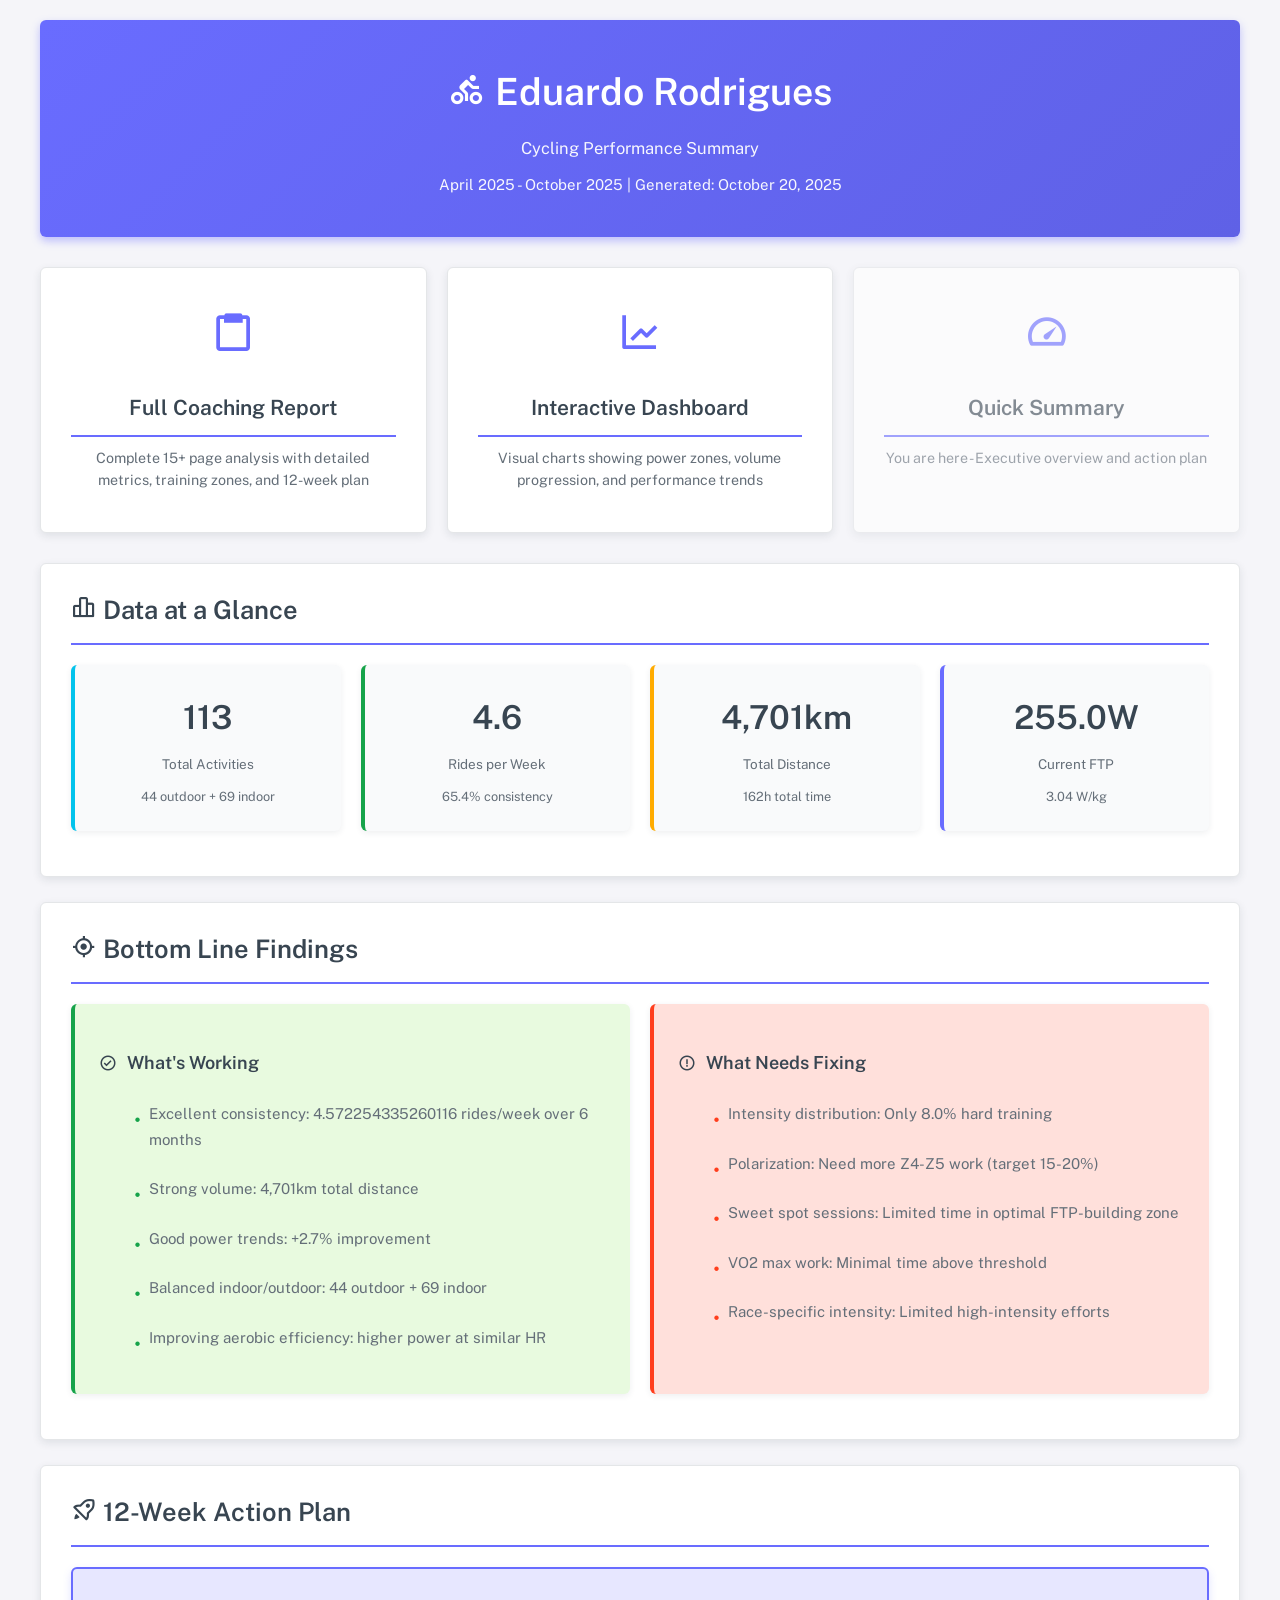
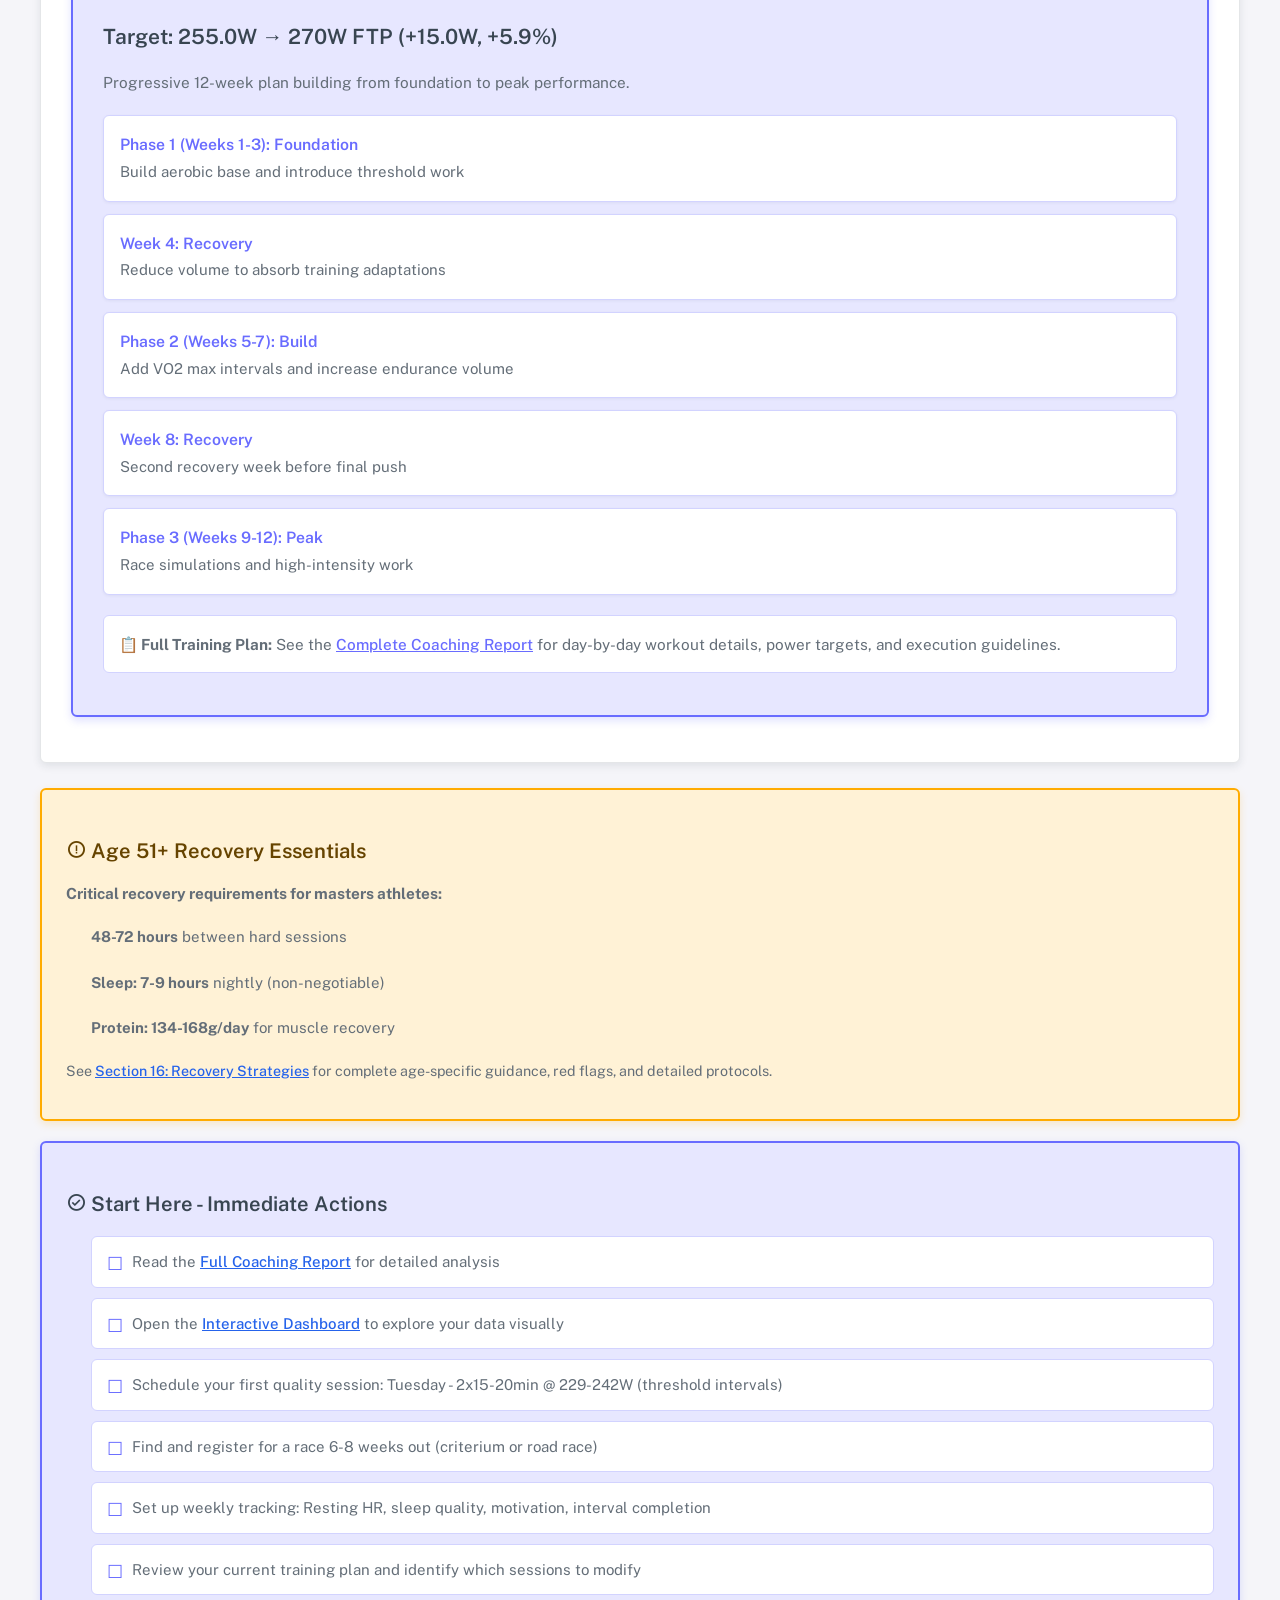
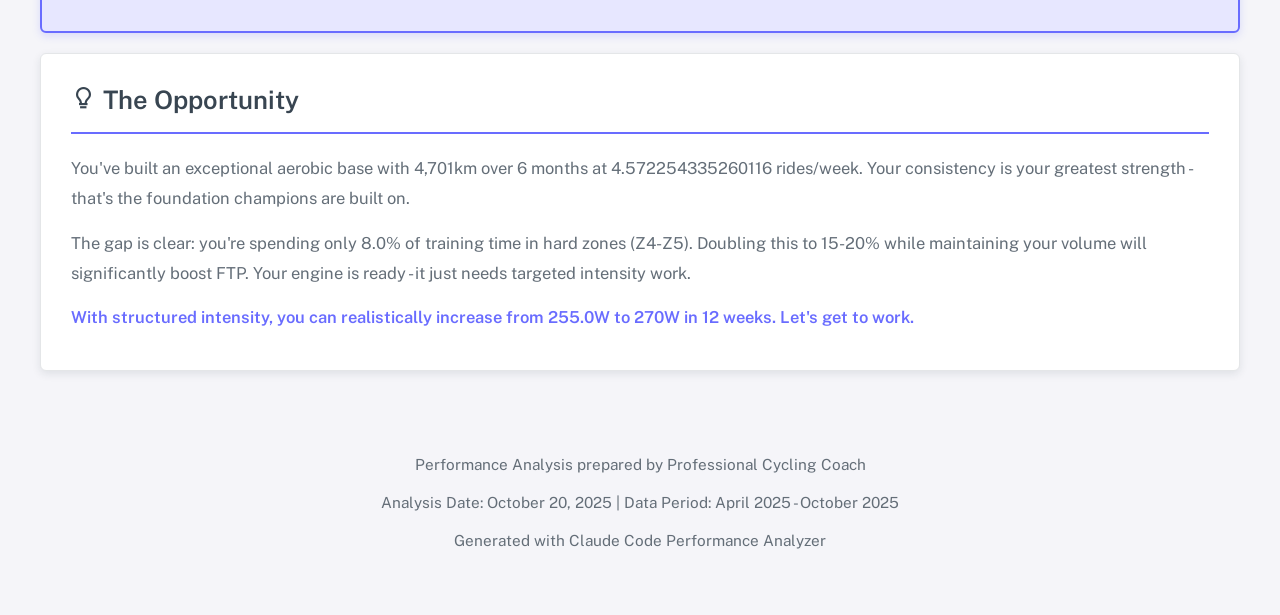
==== commit d87d22c3: "new version" ====
--- a/index.html
+++ b/index.html
@@ -3,7 +3,7 @@
 <head>
     <meta charset="UTF-8">
     <meta name="viewport" content="width=device-width, initial-scale=1.0">
-    <title>Athlete Name - Performance Summary</title>
+    <title>Eduardo Rodrigues - Performance Summary</title>
     <link rel="preconnect" href="https://fonts.googleapis.com">
     <link rel="preconnect" href="https://fonts.gstatic.com" crossorigin>
     <link href="https://fonts.googleapis.com/css2?family=Public+Sans:ital,wght@0,300;0,400;0,500;0,600;0,700;1,300;1,400;1,500;1,600;1,700&display=swap" rel="stylesheet">
@@ -13,7 +13,7 @@
 <body>
     <div class="container">
         <header>
-            <h1><i class='bx bx-cycling'></i> Athlete Name</h1>
+            <h1><i class='bx bx-cycling'></i> Eduardo Rodrigues</h1>
             <div class="subtitle">Cycling Performance Summary</div>
             <div class="subtitle" style="margin-top: 10px; font-size: 1em;">April 2025 - October 2025 | Generated: October 20, 2025</div>
         </header>
@@ -42,7 +42,7 @@
             <h2><i class='bx bx-bar-chart-alt-2'></i> Data at a Glance</h2>
             <div class="stats-grid">
                 <div class="stat-box activities">
-                    <div class="stat-value">0</div>
+                    <div class="stat-value">113</div>
                     <div class="stat-label">Total Activities</div>
                     <div class="stat-label" style="margin-top: 10px; font-size: 0.85em;">44 outdoor + 69 indoor</div>
                 </div>
@@ -52,14 +52,14 @@
                     <div class="stat-label" style="margin-top: 10px; font-size: 0.85em;">65.4% consistency</div>
                 </div>
                 <div class="stat-box volume">
-                    <div class="stat-value">0km</div>
+                    <div class="stat-value">4,701km</div>
                     <div class="stat-label">Total Distance</div>
                     <div class="stat-label" style="margin-top: 10px; font-size: 0.85em;">162h total time</div>
                 </div>
                 <div class="stat-box power">
-                    <div class="stat-value">310.0W</div>
+                    <div class="stat-value">255.0W</div>
                     <div class="stat-label">Current FTP</div>
-                    <div class="stat-label" style="margin-top: 10px; font-size: 0.85em;">4.43 W/kg</div>
+                    <div class="stat-label" style="margin-top: 10px; font-size: 0.85em;">3.04 W/kg</div>
                 </div>
             </div>
         </div>
@@ -72,7 +72,7 @@
                     <h3><i class='bx bx-check-circle'></i> What's Working</h3>
                     <ul>
                         <li>Excellent consistency: 4.572254335260116 rides/week over 6 months</li>
-                        <li>Strong volume: 0km total distance</li>
+                        <li>Strong volume: 4,701km total distance</li>
                         <li>Good power trends: +2.7% improvement</li>
                         <li>Balanced indoor/outdoor: 44 outdoor + 69 indoor</li>
                         <li>Improving aerobic efficiency: higher power at similar HR</li>
@@ -81,7 +81,7 @@
                 <div class="finding-box gaps">
                     <h3><i class='bx bx-error-circle'></i> What Needs Fixing</h3>
                     <ul>
-                        <li>Intensity distribution: Only 2.6% hard training</li>
+                        <li>Intensity distribution: Only 8.0% hard training</li>
                         <li>Polarization: Need more Z4-Z5 work (target 15-20%)</li>
                         <li>Sweet spot sessions: Limited time in optimal FTP-building zone</li>
                         <li>VO2 max work: Minimal time above threshold</li>
@@ -95,7 +95,7 @@
         <div class="section">
             <h2><i class='bx bx-rocket'></i> 12-Week Action Plan</h2>
             <div class="action-plan">
-                <h3>Target: 310.0W → 328.0W FTP (+18.0W, +5.8%)</h3>
+                <h3>Target: 255.0W → 270W FTP (+15.0W, +5.9%)</h3>
                 <p style="margin-bottom: 20px;">Progressive 12-week plan building from foundation to peak performance.</p>
 
                 <div class="action-item">
@@ -131,12 +131,12 @@
 
         <!-- Age 50+ Recovery Essentials -->
         <div class="recovery-box">
-            <h3><i class='bx bx-error-circle'></i> Age 26+ Recovery Essentials</h3>
+            <h3><i class='bx bx-error-circle'></i> Age 51+ Recovery Essentials</h3>
             <p style="margin-bottom: 12px;"><strong>Critical recovery requirements for masters athletes:</strong></p>
             <ul style="list-style: none; padding: 0;">
                 <li style="padding: 6px 0;"><strong>48-72 hours</strong> between hard sessions</li>
                 <li style="padding: 6px 0;"><strong>Sleep: 7-9 hours</strong> nightly (non-negotiable)</li>
-                <li style="padding: 6px 0;"><strong>Protein: 112-140g/day</strong> for muscle recovery</li>
+                <li style="padding: 6px 0;"><strong>Protein: 134-168g/day</strong> for muscle recovery</li>
             </ul>
             <p style="margin-top: 12px; font-size: 0.95em;">
                 See <a href="coaching_report.html#recovery" style="color: #2563eb; text-decoration: underline; font-weight: 500;">Section 16: Recovery Strategies</a> for complete age-specific guidance, red flags, and detailed protocols.
@@ -149,7 +149,7 @@
             <ul>
                 <li>Read the <a href="coaching_report.html" style="color: #2563eb; text-decoration: underline; font-weight: 500;">Full Coaching Report</a> for detailed analysis</li>
                 <li>Open the <a href="performance_dashboard.html" style="color: #2563eb; text-decoration: underline; font-weight: 500;">Interactive Dashboard</a> to explore your data visually</li>
-                <li>Schedule your first quality session: Tuesday - 2x15-20min @ 279-294W (threshold intervals)</li>
+                <li>Schedule your first quality session: Tuesday - 2x15-20min @ 229-242W (threshold intervals)</li>
                 <li>Find and register for a race 6-8 weeks out (criterium or road race)</li>
                 <li>Set up weekly tracking: Resting HR, sleep quality, motivation, interval completion</li>
                 <li>Review your current training plan and identify which sessions to modify</li>
@@ -160,18 +160,18 @@
         <div class="section">
             <h2><i class='bx bx-bulb'></i> The Opportunity</h2>
             <p style="font-size: 1.1em; line-height: 1.8; margin-bottom: 15px;">
-                You've built an exceptional aerobic base with 0km over 6 months at 4.572254335260116 rides/week. Your consistency is your greatest strength - that's the foundation champions are built on.
+                You've built an exceptional aerobic base with 4,701km over 6 months at 4.572254335260116 rides/week. Your consistency is your greatest strength - that's the foundation champions are built on.
             </p>
             <p style="font-size: 1.1em; line-height: 1.8; margin-bottom: 15px;">
-                The gap is clear: you're spending only 2.6% of training time in hard zones (Z4-Z5). Doubling this to 15-20% while maintaining your volume will significantly boost FTP. Your engine is ready - it just needs targeted intensity work.
+                The gap is clear: you're spending only 8.0% of training time in hard zones (Z4-Z5). Doubling this to 15-20% while maintaining your volume will significantly boost FTP. Your engine is ready - it just needs targeted intensity work.
             </p>
             <p style="font-size: 1.1em; line-height: 1.8; font-weight: 600; color: #696cff;">
-                With structured intensity, you can realistically increase from 310.0W to 328.0W in 12 weeks. Let's get to work.
+                With structured intensity, you can realistically increase from 255.0W to 270W in 12 weeks. Let's get to work.
             </p>
         </div>
 
         <footer>
-            <p>Performance Analysis prepared by Claude Code Performance Analyzer</p>
+            <p>Performance Analysis prepared by Professional Cycling Coach</p>
             <p>Analysis Date: October 20, 2025 | Data Period: April 2025 - October 2025</p>
             <p style="margin-top: 10px;">Generated with Claude Code Performance Analyzer</p>
         </footer>
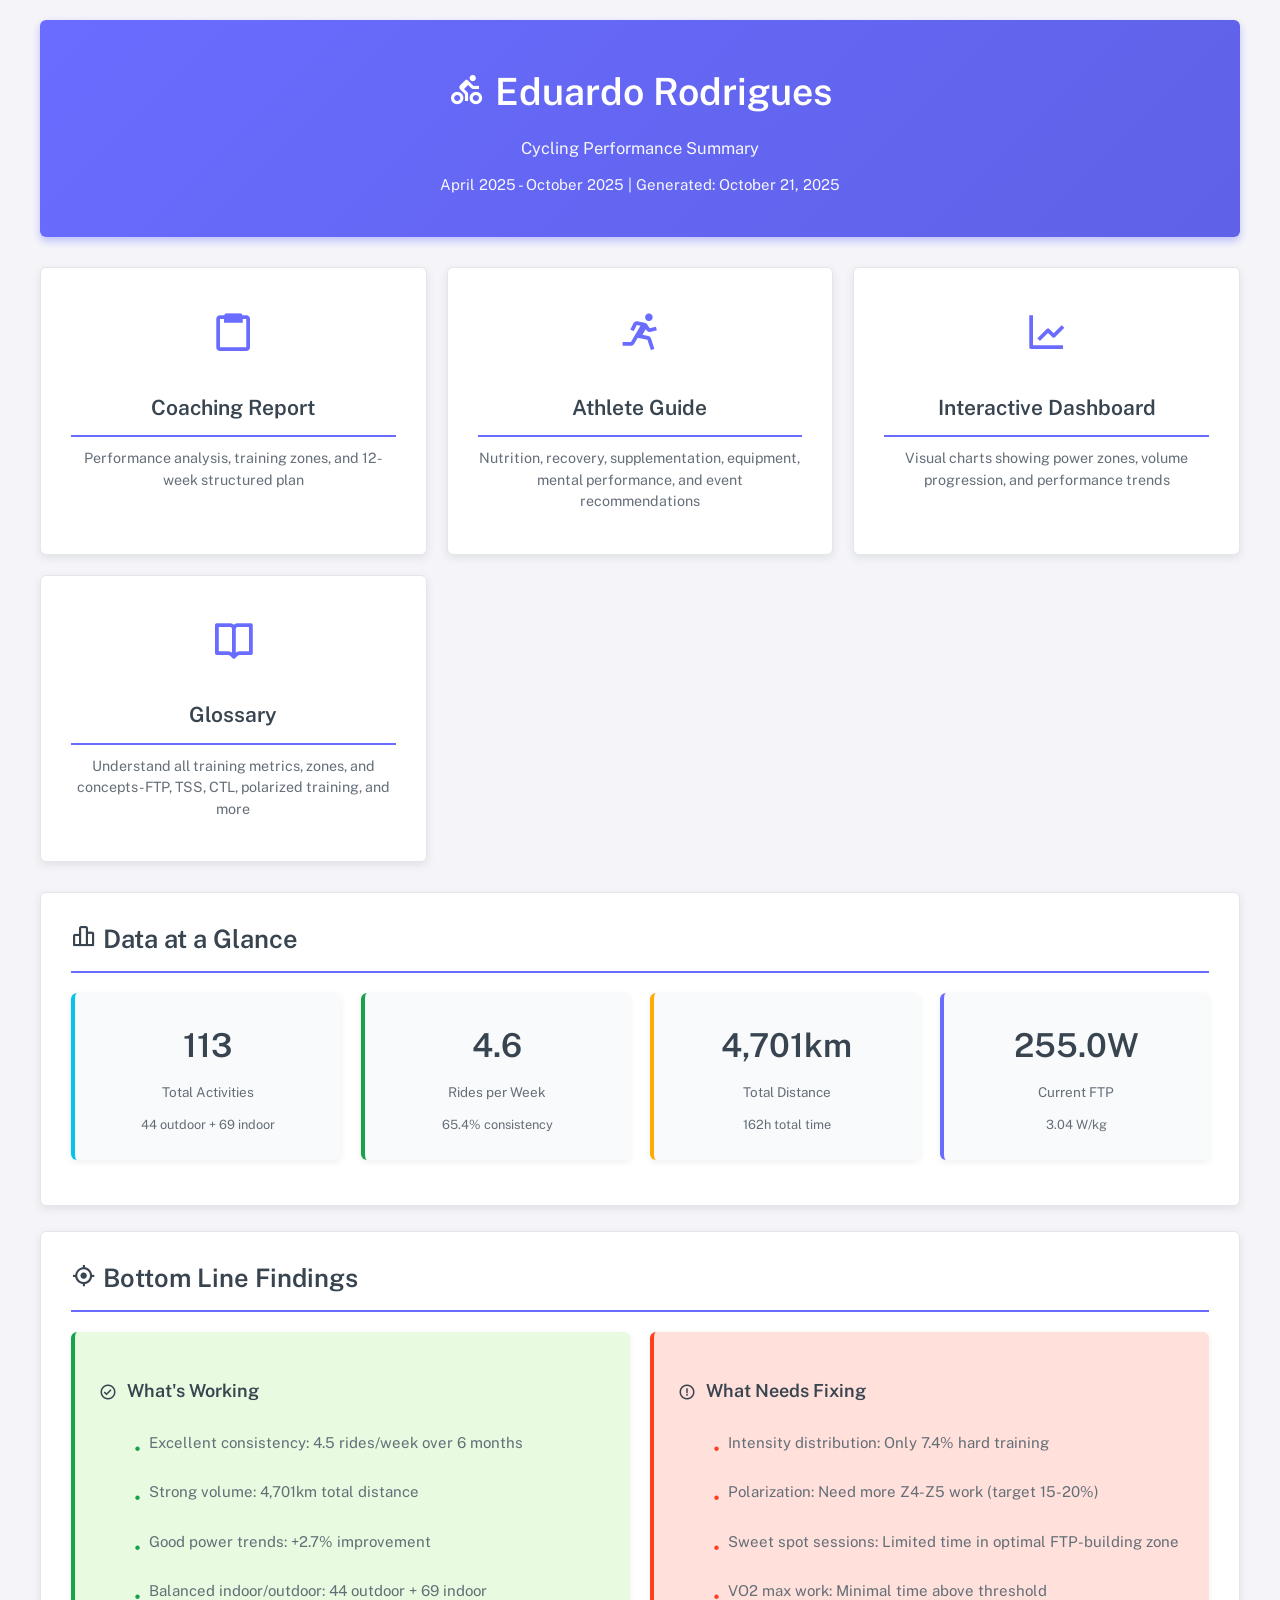
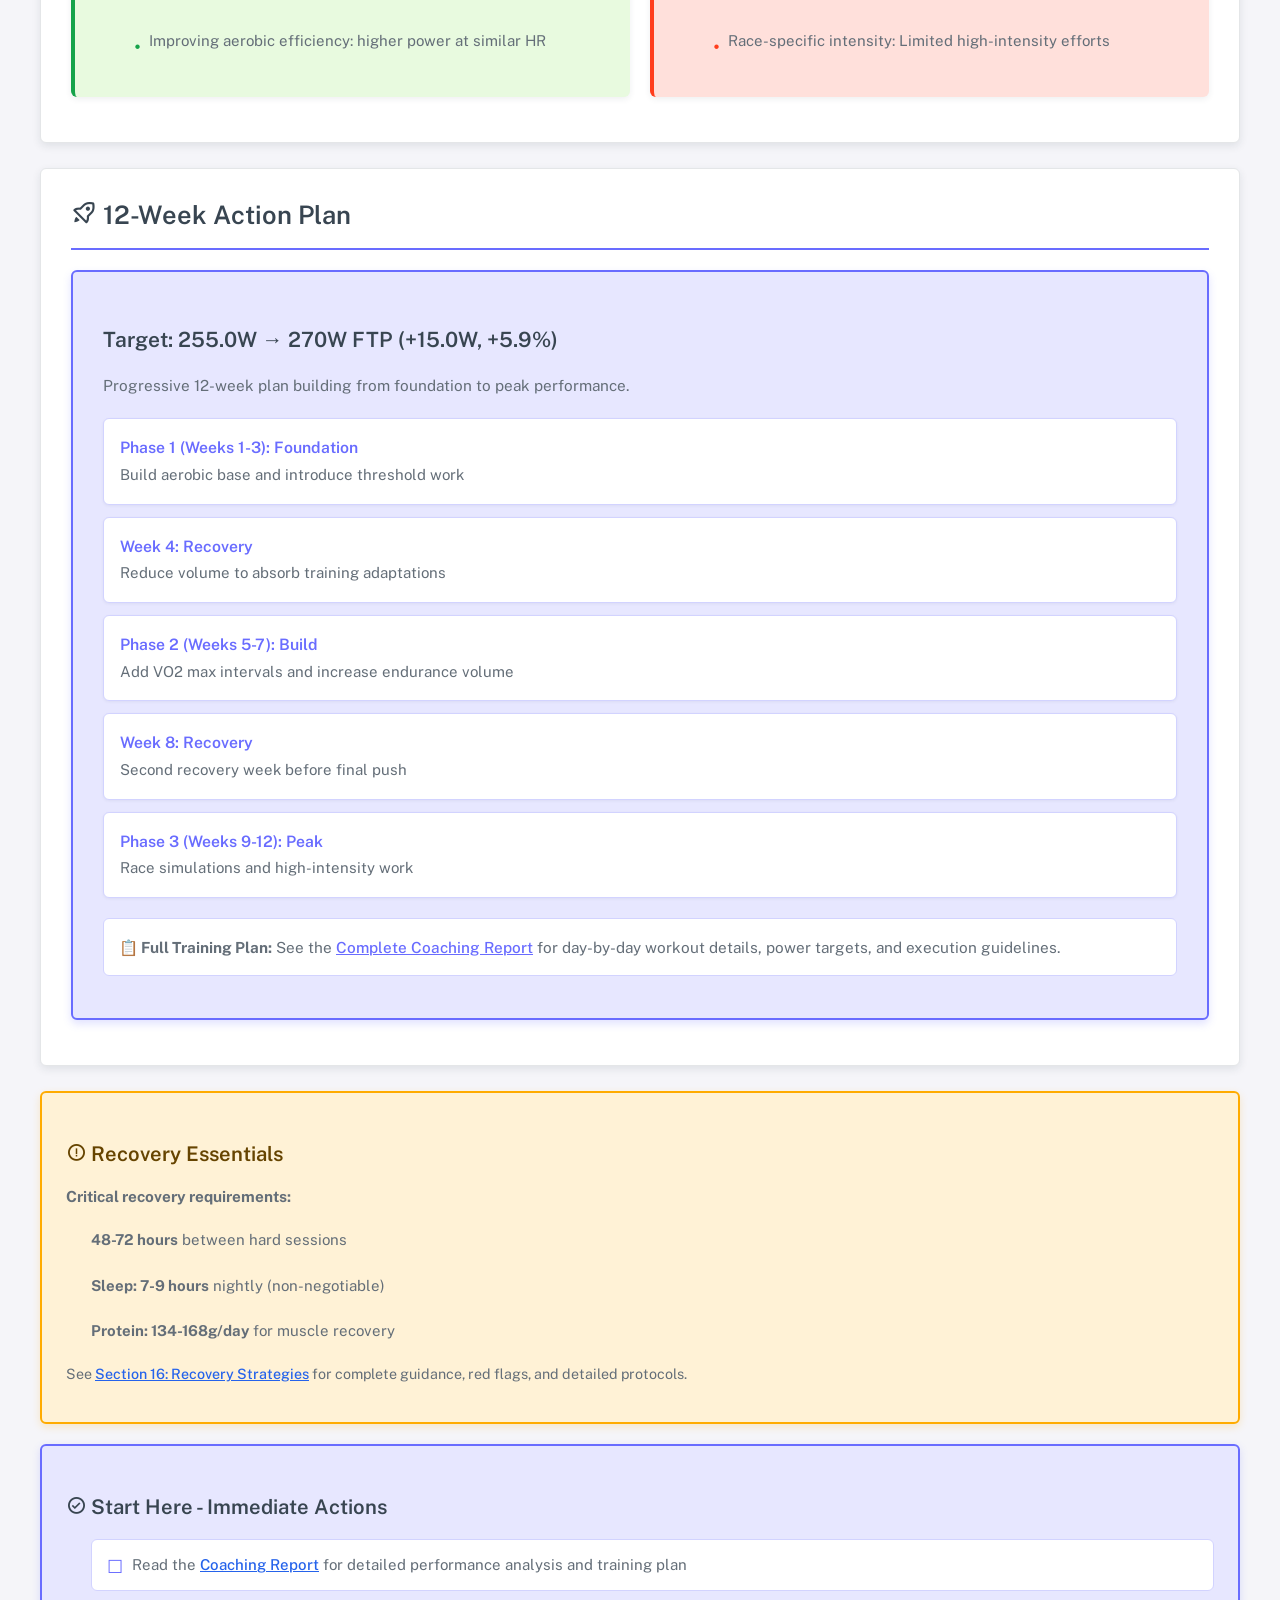
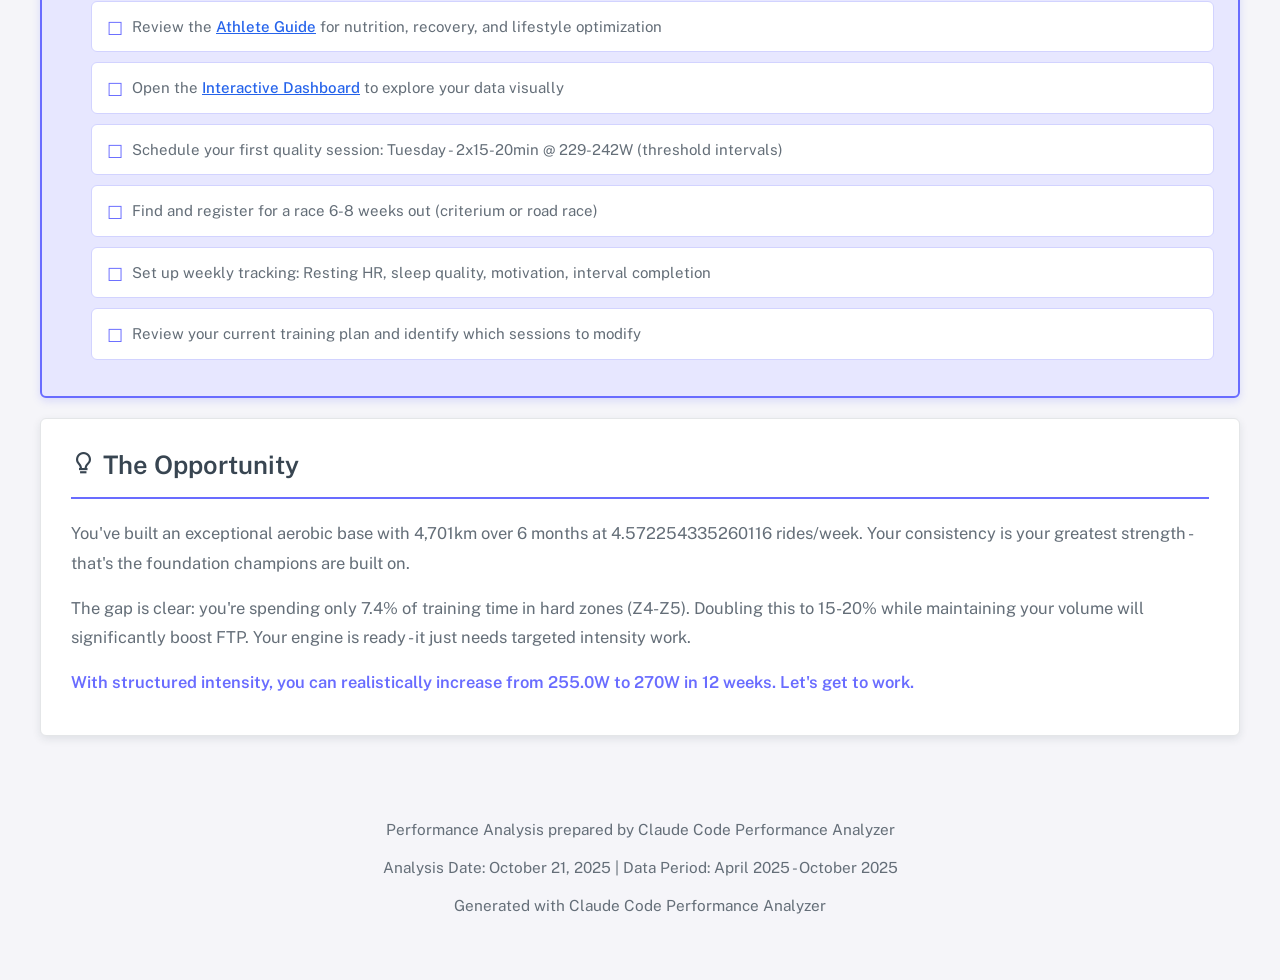
==== commit 77b8400d: "new version" ====
--- a/index.html
+++ b/index.html
@@ -9,31 +9,37 @@
     <link href="https://fonts.googleapis.com/css2?family=Public+Sans:ital,wght@0,300;0,400;0,500;0,600;0,700;1,300;1,400;1,500;1,600;1,700&display=swap" rel="stylesheet">
     <link href='https://unpkg.com/boxicons@2.1.4/css/boxicons.min.css' rel='stylesheet'>
     <link rel="stylesheet" href="shared-styles.css">
+    <script src="glossary-tooltips.js"></script>
 </head>
 <body>
     <div class="container">
         <header>
             <h1><i class='bx bx-cycling'></i> Eduardo Rodrigues</h1>
             <div class="subtitle">Cycling Performance Summary</div>
-            <div class="subtitle" style="margin-top: 10px; font-size: 1em;">April 2025 - October 2025 | Generated: October 20, 2025</div>
+            <div class="subtitle" style="margin-top: 10px; font-size: 1em;">April 2025 - October 2025 | Generated: October 21, 2025</div>
         </header>
 
         <!-- Navigation Cards -->
         <div class="nav-cards">
             <a href="coaching_report.html" class="nav-card">
                 <div class="icon"><i class='bx bx-clipboard'></i></div>
-                <h2>Full Coaching Report</h2>
-                <p>Complete 15+ page analysis with detailed metrics, training zones, and 12-week plan</p>
+                <h2>Coaching Report</h2>
+                <p>Performance analysis, training zones, and 12-week structured plan</p>
+            </a>
+            <a href="athlete_guide.html" class="nav-card">
+                <div class="icon"><i class='bx bx-run'></i></div>
+                <h2>Athlete Guide</h2>
+                <p>Nutrition, recovery, supplementation, equipment, mental performance, and event recommendations</p>
             </a>
             <a href="performance_dashboard.html" class="nav-card">
                 <div class="icon"><i class='bx bx-line-chart'></i></div>
                 <h2>Interactive Dashboard</h2>
                 <p>Visual charts showing power zones, volume progression, and performance trends</p>
             </a>
-            <a href="#summary" class="nav-card" style="pointer-events: none; opacity: 0.6;">
-                <div class="icon"><i class='bx bx-tachometer'></i></div>
-                <h2>Quick Summary</h2>
-                <p>You are here - Executive overview and action plan</p>
+            <a href="glossary.html" class="nav-card">
+                <div class="icon"><i class='bx bx-book-open'></i></div>
+                <h2>Glossary</h2>
+                <p>Understand all training metrics, zones, and concepts - FTP, TSS, CTL, polarized training, and more</p>
             </a>
         </div>
 
@@ -71,7 +77,7 @@
                 <div class="finding-box strengths">
                     <h3><i class='bx bx-check-circle'></i> What's Working</h3>
                     <ul>
-                        <li>Excellent consistency: 4.572254335260116 rides/week over 6 months</li>
+                        <li>Excellent consistency: 4.5 rides/week over 6 months</li>
                         <li>Strong volume: 4,701km total distance</li>
                         <li>Good power trends: +2.7% improvement</li>
                         <li>Balanced indoor/outdoor: 44 outdoor + 69 indoor</li>
@@ -81,7 +87,7 @@
                 <div class="finding-box gaps">
                     <h3><i class='bx bx-error-circle'></i> What Needs Fixing</h3>
                     <ul>
-                        <li>Intensity distribution: Only 8.0% hard training</li>
+                        <li>Intensity distribution: Only 7.4% hard training</li>
                         <li>Polarization: Need more Z4-Z5 work (target 15-20%)</li>
                         <li>Sweet spot sessions: Limited time in optimal FTP-building zone</li>
                         <li>VO2 max work: Minimal time above threshold</li>
@@ -129,17 +135,17 @@
             </div>
         </div>
 
-        <!-- Age 50+ Recovery Essentials -->
+        <!-- Recovery Essentials -->
         <div class="recovery-box">
-            <h3><i class='bx bx-error-circle'></i> Age 51+ Recovery Essentials</h3>
-            <p style="margin-bottom: 12px;"><strong>Critical recovery requirements for masters athletes:</strong></p>
+            <h3><i class='bx bx-error-circle'></i> Recovery Essentials</h3>
+            <p style="margin-bottom: 12px;"><strong>Critical recovery requirements:</strong></p>
             <ul style="list-style: none; padding: 0;">
                 <li style="padding: 6px 0;"><strong>48-72 hours</strong> between hard sessions</li>
                 <li style="padding: 6px 0;"><strong>Sleep: 7-9 hours</strong> nightly (non-negotiable)</li>
                 <li style="padding: 6px 0;"><strong>Protein: 134-168g/day</strong> for muscle recovery</li>
             </ul>
             <p style="margin-top: 12px; font-size: 0.95em;">
-                See <a href="coaching_report.html#recovery" style="color: #2563eb; text-decoration: underline; font-weight: 500;">Section 16: Recovery Strategies</a> for complete age-specific guidance, red flags, and detailed protocols.
+                See <a href="coaching_report.html#recovery" style="color: #2563eb; text-decoration: underline; font-weight: 500;">Section 16: Recovery Strategies</a> for complete guidance, red flags, and detailed protocols.
             </p>
         </div>
 
@@ -147,7 +153,8 @@
         <div class="checklist">
             <h3><i class='bx bx-check-circle'></i> Start Here - Immediate Actions</h3>
             <ul>
-                <li>Read the <a href="coaching_report.html" style="color: #2563eb; text-decoration: underline; font-weight: 500;">Full Coaching Report</a> for detailed analysis</li>
+                <li>Read the <a href="coaching_report.html" style="color: #2563eb; text-decoration: underline; font-weight: 500;">Coaching Report</a> for detailed performance analysis and training plan</li>
+                <li>Review the <a href="athlete_guide.html" style="color: #2563eb; text-decoration: underline; font-weight: 500;">Athlete Guide</a> for nutrition, recovery, and lifestyle optimization</li>
                 <li>Open the <a href="performance_dashboard.html" style="color: #2563eb; text-decoration: underline; font-weight: 500;">Interactive Dashboard</a> to explore your data visually</li>
                 <li>Schedule your first quality session: Tuesday - 2x15-20min @ 229-242W (threshold intervals)</li>
                 <li>Find and register for a race 6-8 weeks out (criterium or road race)</li>
@@ -163,7 +170,7 @@
                 You've built an exceptional aerobic base with 4,701km over 6 months at 4.572254335260116 rides/week. Your consistency is your greatest strength - that's the foundation champions are built on.
             </p>
             <p style="font-size: 1.1em; line-height: 1.8; margin-bottom: 15px;">
-                The gap is clear: you're spending only 8.0% of training time in hard zones (Z4-Z5). Doubling this to 15-20% while maintaining your volume will significantly boost FTP. Your engine is ready - it just needs targeted intensity work.
+                The gap is clear: you're spending only 7.4% of training time in hard zones (Z4-Z5). Doubling this to 15-20% while maintaining your volume will significantly boost FTP. Your engine is ready - it just needs targeted intensity work.
             </p>
             <p style="font-size: 1.1em; line-height: 1.8; font-weight: 600; color: #696cff;">
                 With structured intensity, you can realistically increase from 255.0W to 270W in 12 weeks. Let's get to work.
@@ -171,8 +178,8 @@
         </div>
 
         <footer>
-            <p>Performance Analysis prepared by Professional Cycling Coach</p>
-            <p>Analysis Date: October 20, 2025 | Data Period: April 2025 - October 2025</p>
+            <p>Performance Analysis prepared by Claude Code Performance Analyzer</p>
+            <p>Analysis Date: October 21, 2025 | Data Period: April 2025 - October 2025</p>
             <p style="margin-top: 10px;">Generated with Claude Code Performance Analyzer</p>
         </footer>
     </div>
--- a/shared-styles.css
+++ b/shared-styles.css
@@ -478,6 +478,207 @@
 }
 
 /* ============================================================================
+   TRAINING CALENDAR STYLES
+   ============================================================================ */
+.training-calendar {
+    display: grid;
+    grid-template-columns: 80px repeat(7, 1fr);
+    gap: 8px;
+    margin: 20px 0;
+    background: #ffffff;
+    padding: 16px;
+    border-radius: 6px;
+    border: 1px solid #e4e6e8;
+}
+
+.calendar-header {
+    font-weight: 600;
+    text-align: center;
+    padding: 12px 8px;
+    background: #e7e7ff;
+    color: #384551;
+    border-radius: 4px;
+    font-size: 0.9em;
+}
+
+.calendar-week-label {
+    font-weight: 600;
+    padding: 12px 8px;
+    background: #f9fafb;
+    color: #384551;
+    text-align: center;
+    border-radius: 4px;
+    font-size: 0.85em;
+    display: flex;
+    flex-direction: column;
+    justify-content: center;
+    align-items: center;
+    border-left: 4px solid #696cff;
+}
+
+.calendar-week-label .phase-badge {
+    font-size: 0.75em;
+    padding: 2px 6px;
+    border-radius: 3px;
+    margin-top: 4px;
+    font-weight: 500;
+}
+
+.calendar-week-label .phase-foundation {
+    background: #e7e7ff;
+    color: #5f61e6;
+}
+
+.calendar-week-label .phase-build {
+    background: #fff2d6;
+    color: #cc8800;
+}
+
+.calendar-week-label .phase-recovery {
+    background: #e8fadf;
+    color: #16a34a;
+}
+
+.calendar-week-label .phase-peak {
+    background: #ffe0db;
+    color: #ff3e1d;
+}
+
+.calendar-day {
+    padding: 10px;
+    background: #f9fafb;
+    border-radius: 4px;
+    border: 1px solid #e4e6e8;
+    min-height: 80px;
+    font-size: 0.85em;
+    transition: all 0.2s;
+    display: flex;
+    flex-direction: column;
+}
+
+.calendar-day:hover {
+    transform: translateY(-2px);
+    box-shadow: rgba(105, 108, 255, 0.2) 0px 4px 8px 0px;
+    border-color: #696cff;
+}
+
+.calendar-day.rest {
+    background: #ffffff;
+    border-style: dashed;
+}
+
+.calendar-day.intensity-low {
+    border-left: 4px solid #03c3ec;
+}
+
+.calendar-day.intensity-medium {
+    border-left: 4px solid #ffab00;
+}
+
+.calendar-day.intensity-high {
+    border-left: 4px solid #ff3e1d;
+}
+
+.calendar-day.intensity-peak {
+    border-left: 4px solid #991b1b;
+}
+
+.calendar-day-type {
+    font-weight: 600;
+    color: #384551;
+    margin-bottom: 4px;
+    font-size: 0.9em;
+}
+
+.calendar-day-details {
+    color: #646e78;
+    font-size: 0.85em;
+    line-height: 1.4;
+}
+
+.calendar-legend {
+    display: flex;
+    gap: 20px;
+    flex-wrap: wrap;
+    margin: 15px 0;
+    padding: 15px;
+    background: #f9fafb;
+    border-radius: 6px;
+    font-size: 0.85em;
+}
+
+.legend-item {
+    display: flex;
+    align-items: center;
+    gap: 8px;
+}
+
+.legend-color {
+    width: 20px;
+    height: 20px;
+    border-radius: 3px;
+    border: 1px solid #e4e6e8;
+}
+
+.legend-color.rest {
+    background: #ffffff;
+    border-style: dashed;
+}
+
+.legend-color.low {
+    background: #f9fafb;
+    border-left: 4px solid #03c3ec;
+}
+
+.legend-color.medium {
+    background: #f9fafb;
+    border-left: 4px solid #ffab00;
+}
+
+.legend-color.high {
+    background: #f9fafb;
+    border-left: 4px solid #ff3e1d;
+}
+
+.legend-color.peak {
+    background: #f9fafb;
+    border-left: 4px solid #991b1b;
+}
+
+/* Responsive calendar */
+@media (max-width: 1200px) {
+    .training-calendar {
+        font-size: 0.9em;
+    }
+
+    .calendar-day {
+        min-height: 70px;
+        padding: 8px;
+    }
+}
+
+@media (max-width: 768px) {
+    .training-calendar {
+        grid-template-columns: 1fr;
+        gap: 10px;
+    }
+
+    .calendar-header {
+        display: none;
+    }
+
+    .calendar-week-label {
+        border-left: none;
+        border-top: 4px solid #696cff;
+        padding: 10px;
+    }
+
+    .calendar-day {
+        min-height: auto;
+    }
+}
+
+/* ============================================================================
    CHECKLISTS
    ============================================================================ */
 .checklist {
@@ -789,3 +990,128 @@
         grid-template-columns: 1fr;
     }
 }
+
+/* ============================================================================
+   GLOSSARY TOOLTIPS
+   ============================================================================ */
+.glossary-tooltip {
+    position: relative;
+    display: inline;
+}
+
+.glossary-term {
+    /* Term text appears normally in the content */
+    display: inline;
+}
+
+.glossary-icon {
+    display: inline-flex;
+    align-items: center;
+    justify-content: center;
+    width: 16px;
+    height: 16px;
+    margin-left: 2px;
+    background: #696cff;
+    color: white;
+    border-radius: 50%;
+    font-size: 10px;
+    font-weight: 600;
+    cursor: help;
+    vertical-align: super;
+    line-height: 1;
+    transition: all 0.2s;
+}
+
+.glossary-icon:hover {
+    background: #5f61e6;
+    transform: scale(1.1);
+}
+
+.glossary-popup {
+    position: absolute;
+    bottom: 100%;
+    left: 50%;
+    transform: translateX(-50%);
+    margin-bottom: 8px;
+    min-width: 280px;
+    max-width: 350px;
+    padding: 15px;
+    background: white;
+    border: 2px solid #696cff;
+    border-radius: 6px;
+    box-shadow: 0 4px 12px rgba(105, 108, 255, 0.3);
+    z-index: 1000;
+    opacity: 0;
+    visibility: hidden;
+    transition: opacity 0.2s, visibility 0.2s, transform 0.2s;
+    pointer-events: none;
+}
+
+.glossary-popup::after {
+    content: '';
+    position: absolute;
+    top: 100%;
+    left: 50%;
+    transform: translateX(-50%);
+    border: 8px solid transparent;
+    border-top-color: #696cff;
+}
+
+.glossary-popup.active,
+.glossary-popup.hover {
+    opacity: 1;
+    visibility: visible;
+    pointer-events: auto;
+    transform: translateX(-50%) translateY(-5px);
+}
+
+.glossary-popup strong {
+    display: block;
+    color: #696cff;
+    font-size: 0.95em;
+    margin-bottom: 8px;
+}
+
+.glossary-popup p {
+    margin: 0 0 10px 0;
+    font-size: 0.9em;
+    line-height: 1.5;
+    color: #646e78;
+}
+
+.glossary-link {
+    display: inline-block;
+    color: #696cff;
+    text-decoration: none;
+    font-size: 0.85em;
+    font-weight: 500;
+    transition: color 0.2s;
+}
+
+.glossary-link:hover {
+    color: #5f61e6;
+    text-decoration: underline;
+}
+
+/* Mobile adjustments for tooltips */
+@media (max-width: 768px) {
+    .glossary-popup {
+        position: fixed;
+        bottom: auto;
+        left: 10px;
+        right: 10px;
+        top: 50%;
+        transform: translateY(-50%);
+        min-width: auto;
+        max-width: none;
+    }
+
+    .glossary-popup.active,
+    .glossary-popup.hover {
+        transform: translateY(-50%);
+    }
+
+    .glossary-popup::after {
+        display: none;
+    }
+}
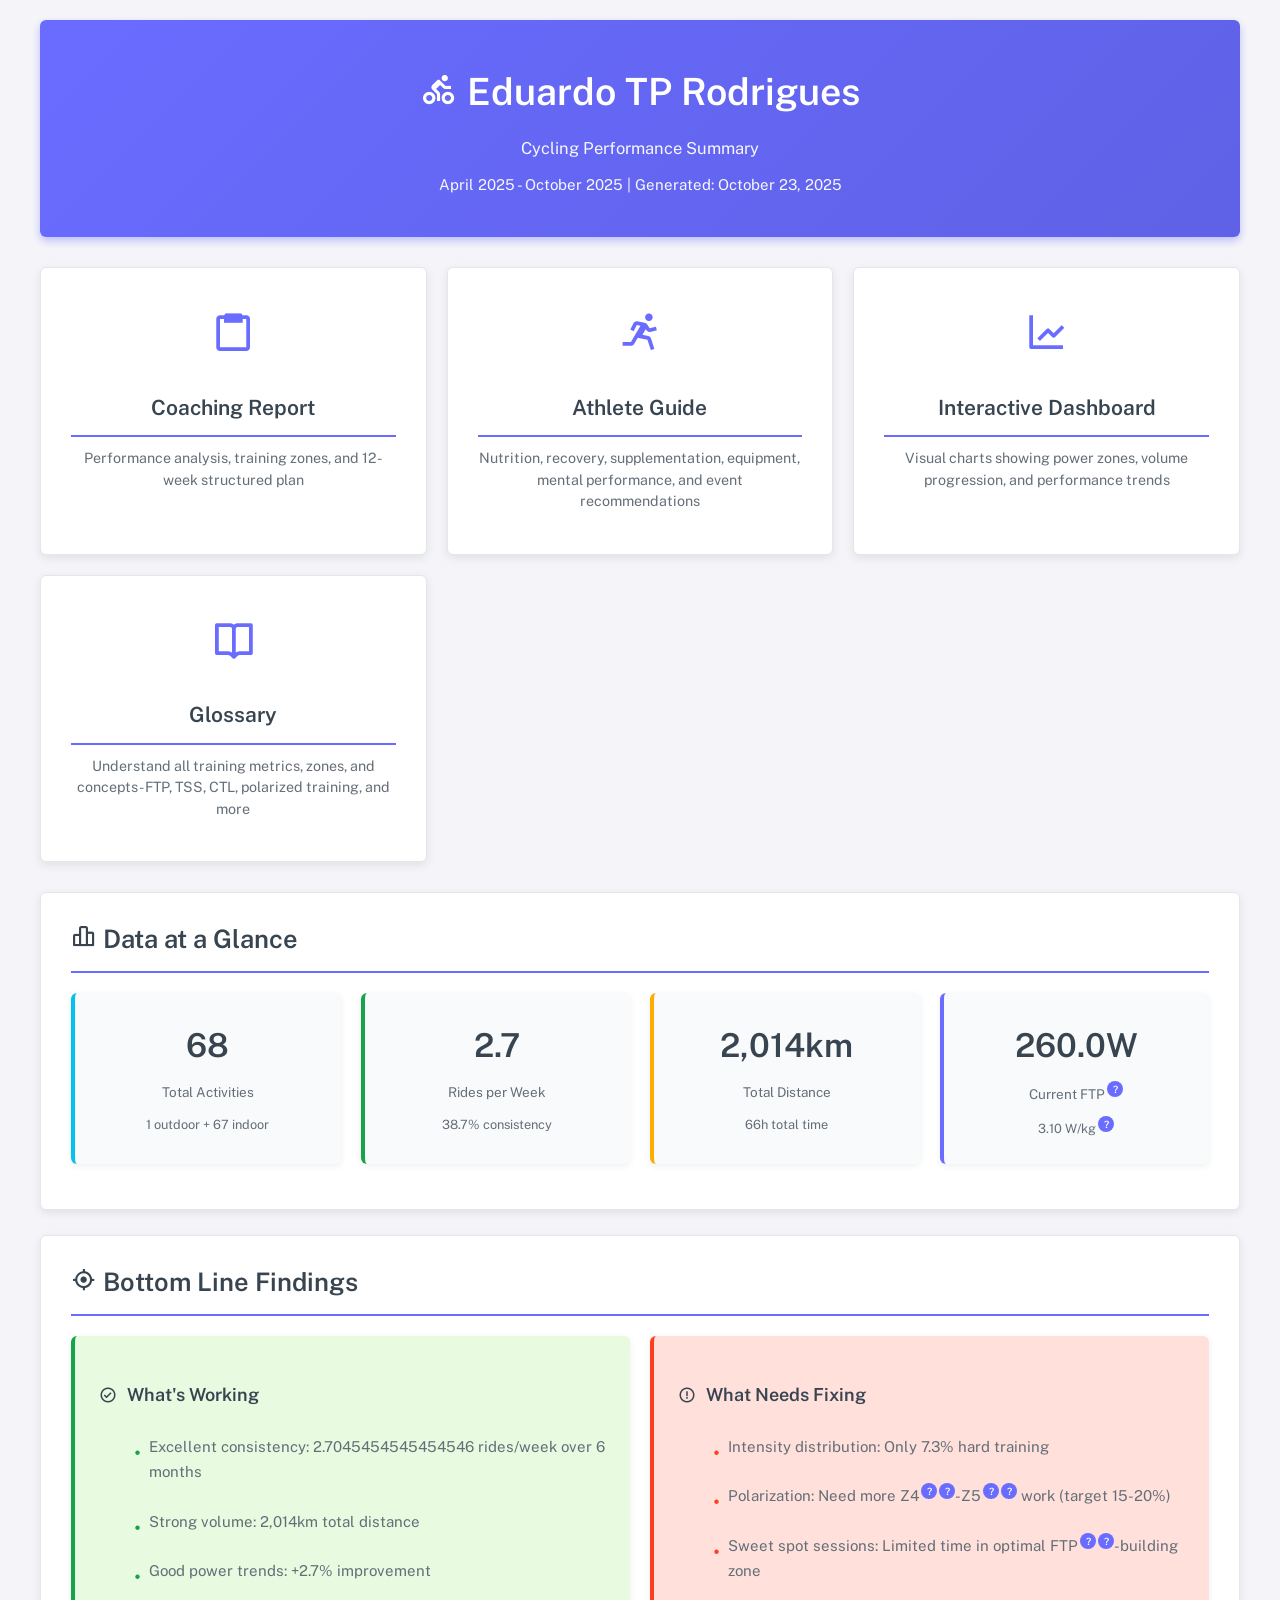
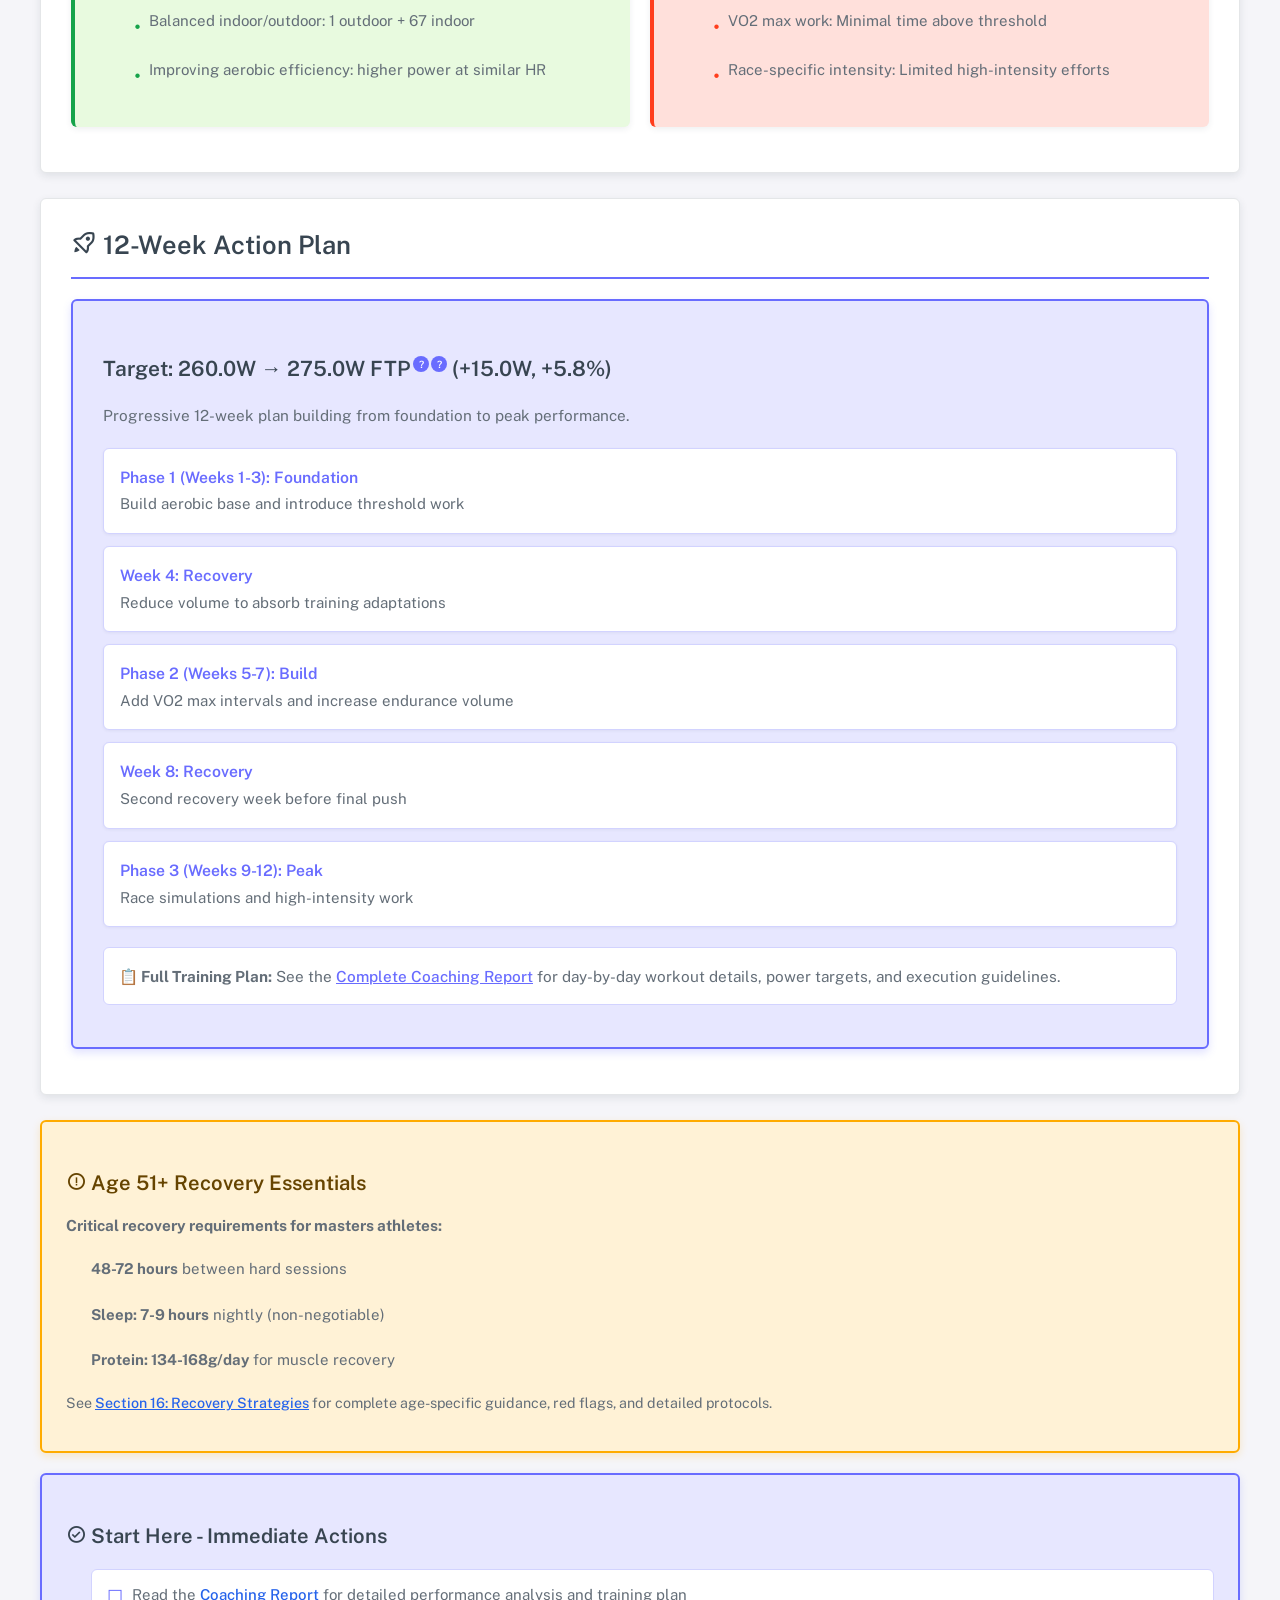
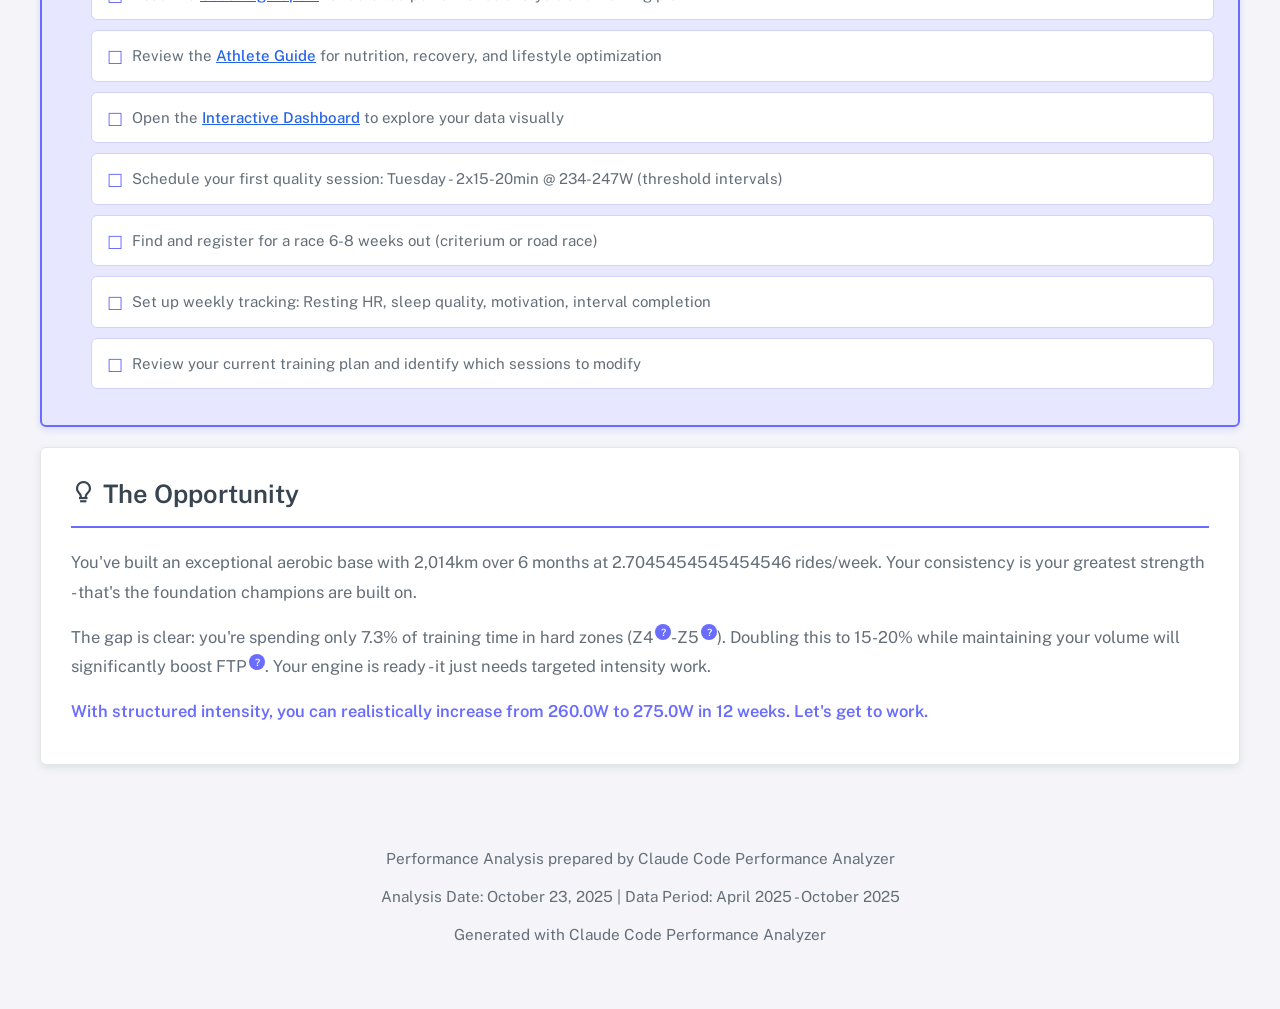
==== commit 25eec575: "new version" ====
--- a/index.html
+++ b/index.html
@@ -3,7 +3,7 @@
 <head>
     <meta charset="UTF-8">
     <meta name="viewport" content="width=device-width, initial-scale=1.0">
-    <title>Eduardo Rodrigues - Performance Summary</title>
+    <title>Eduardo TP Rodrigues - Performance Summary</title>
     <link rel="preconnect" href="https://fonts.googleapis.com">
     <link rel="preconnect" href="https://fonts.gstatic.com" crossorigin>
     <link href="https://fonts.googleapis.com/css2?family=Public+Sans:ital,wght@0,300;0,400;0,500;0,600;0,700;1,300;1,400;1,500;1,600;1,700&display=swap" rel="stylesheet">
@@ -14,9 +14,9 @@
 <body>
     <div class="container">
         <header>
-            <h1><i class='bx bx-cycling'></i> Eduardo Rodrigues</h1>
+            <h1><i class='bx bx-cycling'></i> Eduardo TP Rodrigues</h1>
             <div class="subtitle">Cycling Performance Summary</div>
-            <div class="subtitle" style="margin-top: 10px; font-size: 1em;">April 2025 - October 2025 | Generated: October 21, 2025</div>
+            <div class="subtitle" style="margin-top: 10px; font-size: 1em;">April 2025 - October 2025 | Generated: October 23, 2025</div>
         </header>
 
         <!-- Navigation Cards -->
@@ -48,24 +48,24 @@
             <h2><i class='bx bx-bar-chart-alt-2'></i> Data at a Glance</h2>
             <div class="stats-grid">
                 <div class="stat-box activities">
-                    <div class="stat-value">113</div>
+                    <div class="stat-value">68</div>
                     <div class="stat-label">Total Activities</div>
-                    <div class="stat-label" style="margin-top: 10px; font-size: 0.85em;">44 outdoor + 69 indoor</div>
+                    <div class="stat-label" style="margin-top: 10px; font-size: 0.85em;">1 outdoor + 67 indoor</div>
                 </div>
                 <div class="stat-box consistency">
-                    <div class="stat-value">4.6</div>
+                    <div class="stat-value">2.7</div>
                     <div class="stat-label">Rides per Week</div>
-                    <div class="stat-label" style="margin-top: 10px; font-size: 0.85em;">65.4% consistency</div>
+                    <div class="stat-label" style="margin-top: 10px; font-size: 0.85em;">38.7% consistency</div>
                 </div>
                 <div class="stat-box volume">
-                    <div class="stat-value">4,701km</div>
+                    <div class="stat-value">2,014km</div>
                     <div class="stat-label">Total Distance</div>
-                    <div class="stat-label" style="margin-top: 10px; font-size: 0.85em;">162h total time</div>
+                    <div class="stat-label" style="margin-top: 10px; font-size: 0.85em;">66h total time</div>
                 </div>
                 <div class="stat-box power">
-                    <div class="stat-value">255.0W</div>
+                    <div class="stat-value">260.0W</div>
                     <div class="stat-label">Current FTP</div>
-                    <div class="stat-label" style="margin-top: 10px; font-size: 0.85em;">3.04 W/kg</div>
+                    <div class="stat-label" style="margin-top: 10px; font-size: 0.85em;">3.10 W/kg</div>
                 </div>
             </div>
         </div>
@@ -77,17 +77,17 @@
                 <div class="finding-box strengths">
                     <h3><i class='bx bx-check-circle'></i> What's Working</h3>
                     <ul>
-                        <li>Excellent consistency: 4.5 rides/week over 6 months</li>
-                        <li>Strong volume: 4,701km total distance</li>
+                        <li>Excellent consistency: 2.7045454545454546 rides/week over 6 months</li>
+                        <li>Strong volume: 2,014km total distance</li>
                         <li>Good power trends: +2.7% improvement</li>
-                        <li>Balanced indoor/outdoor: 44 outdoor + 69 indoor</li>
+                        <li>Balanced indoor/outdoor: 1 outdoor + 67 indoor</li>
                         <li>Improving aerobic efficiency: higher power at similar HR</li>
                     </ul>
                 </div>
                 <div class="finding-box gaps">
                     <h3><i class='bx bx-error-circle'></i> What Needs Fixing</h3>
                     <ul>
-                        <li>Intensity distribution: Only 7.4% hard training</li>
+                        <li>Intensity distribution: Only 7.3% hard training</li>
                         <li>Polarization: Need more Z4-Z5 work (target 15-20%)</li>
                         <li>Sweet spot sessions: Limited time in optimal FTP-building zone</li>
                         <li>VO2 max work: Minimal time above threshold</li>
@@ -101,7 +101,7 @@
         <div class="section">
             <h2><i class='bx bx-rocket'></i> 12-Week Action Plan</h2>
             <div class="action-plan">
-                <h3>Target: 255.0W → 270W FTP (+15.0W, +5.9%)</h3>
+                <h3>Target: 260.0W → 275.0W FTP (+15.0W, +5.8%)</h3>
                 <p style="margin-bottom: 20px;">Progressive 12-week plan building from foundation to peak performance.</p>
 
                 <div class="action-item">
@@ -135,17 +135,17 @@
             </div>
         </div>
 
-        <!-- Recovery Essentials -->
+        <!-- Age 50+ Recovery Essentials -->
         <div class="recovery-box">
-            <h3><i class='bx bx-error-circle'></i> Recovery Essentials</h3>
-            <p style="margin-bottom: 12px;"><strong>Critical recovery requirements:</strong></p>
+            <h3><i class='bx bx-error-circle'></i> Age 51+ Recovery Essentials</h3>
+            <p style="margin-bottom: 12px;"><strong>Critical recovery requirements for masters athletes:</strong></p>
             <ul style="list-style: none; padding: 0;">
                 <li style="padding: 6px 0;"><strong>48-72 hours</strong> between hard sessions</li>
                 <li style="padding: 6px 0;"><strong>Sleep: 7-9 hours</strong> nightly (non-negotiable)</li>
                 <li style="padding: 6px 0;"><strong>Protein: 134-168g/day</strong> for muscle recovery</li>
             </ul>
             <p style="margin-top: 12px; font-size: 0.95em;">
-                See <a href="coaching_report.html#recovery" style="color: #2563eb; text-decoration: underline; font-weight: 500;">Section 16: Recovery Strategies</a> for complete guidance, red flags, and detailed protocols.
+                See <a href="coaching_report.html#recovery" style="color: #2563eb; text-decoration: underline; font-weight: 500;">Section 16: Recovery Strategies</a> for complete age-specific guidance, red flags, and detailed protocols.
             </p>
         </div>
 
@@ -156,7 +156,7 @@
                 <li>Read the <a href="coaching_report.html" style="color: #2563eb; text-decoration: underline; font-weight: 500;">Coaching Report</a> for detailed performance analysis and training plan</li>
                 <li>Review the <a href="athlete_guide.html" style="color: #2563eb; text-decoration: underline; font-weight: 500;">Athlete Guide</a> for nutrition, recovery, and lifestyle optimization</li>
                 <li>Open the <a href="performance_dashboard.html" style="color: #2563eb; text-decoration: underline; font-weight: 500;">Interactive Dashboard</a> to explore your data visually</li>
-                <li>Schedule your first quality session: Tuesday - 2x15-20min @ 229-242W (threshold intervals)</li>
+                <li>Schedule your first quality session: Tuesday - 2x15-20min @ 234-247W (threshold intervals)</li>
                 <li>Find and register for a race 6-8 weeks out (criterium or road race)</li>
                 <li>Set up weekly tracking: Resting HR, sleep quality, motivation, interval completion</li>
                 <li>Review your current training plan and identify which sessions to modify</li>
@@ -167,19 +167,19 @@
         <div class="section">
             <h2><i class='bx bx-bulb'></i> The Opportunity</h2>
             <p style="font-size: 1.1em; line-height: 1.8; margin-bottom: 15px;">
-                You've built an exceptional aerobic base with 4,701km over 6 months at 4.572254335260116 rides/week. Your consistency is your greatest strength - that's the foundation champions are built on.
+                You've built an exceptional aerobic base with 2,014km over 6 months at 2.7045454545454546 rides/week. Your consistency is your greatest strength - that's the foundation champions are built on.
             </p>
             <p style="font-size: 1.1em; line-height: 1.8; margin-bottom: 15px;">
-                The gap is clear: you're spending only 7.4% of training time in hard zones (Z4-Z5). Doubling this to 15-20% while maintaining your volume will significantly boost FTP. Your engine is ready - it just needs targeted intensity work.
+                The gap is clear: you're spending only 7.3% of training time in hard zones (Z4-Z5). Doubling this to 15-20% while maintaining your volume will significantly boost FTP. Your engine is ready - it just needs targeted intensity work.
             </p>
             <p style="font-size: 1.1em; line-height: 1.8; font-weight: 600; color: #696cff;">
-                With structured intensity, you can realistically increase from 255.0W to 270W in 12 weeks. Let's get to work.
+                With structured intensity, you can realistically increase from 260.0W to 275.0W in 12 weeks. Let's get to work.
             </p>
         </div>
 
         <footer>
             <p>Performance Analysis prepared by Claude Code Performance Analyzer</p>
-            <p>Analysis Date: October 21, 2025 | Data Period: April 2025 - October 2025</p>
+            <p>Analysis Date: October 23, 2025 | Data Period: April 2025 - October 2025</p>
             <p style="margin-top: 10px;">Generated with Claude Code Performance Analyzer</p>
         </footer>
     </div>
--- a/shared-styles.css
+++ b/shared-styles.css
@@ -596,53 +596,77 @@
     line-height: 1.4;
 }
 
-.calendar-legend {
-    display: flex;
-    gap: 20px;
-    flex-wrap: wrap;
+/* Training Legend */
+.training-legend {
+    background: white;
+    padding: 20px;
+    border-radius: 6px;
     margin: 15px 0;
-    padding: 15px;
-    background: #f9fafb;
-    border-radius: 6px;
-    font-size: 0.85em;
+    box-shadow: rgba(34, 48, 62, 0.1) 0px 2px 4px 0px;
+    border: 1px solid #e4e6e8;
+}
+
+.training-legend h4 {
+    margin-bottom: 15px;
+    color: #384551;
+    font-size: 1.1em;
+}
+
+.legend-grid {
+    display: grid;
+    grid-template-columns: repeat(auto-fit, minmax(200px, 1fr));
+    gap: 15px;
 }
 
 .legend-item {
     display: flex;
     align-items: center;
-    gap: 8px;
+    gap: 10px;
 }
 
 .legend-color {
-    width: 20px;
+    width: 40px;
     height: 20px;
-    border-radius: 3px;
-    border: 1px solid #e4e6e8;
-}
-
-.legend-color.rest {
-    background: #ffffff;
-    border-style: dashed;
-}
-
-.legend-color.low {
-    background: #f9fafb;
-    border-left: 4px solid #03c3ec;
-}
-
-.legend-color.medium {
-    background: #f9fafb;
-    border-left: 4px solid #ffab00;
-}
-
-.legend-color.high {
-    background: #f9fafb;
-    border-left: 4px solid #ff3e1d;
-}
-
-.legend-color.peak {
-    background: #f9fafb;
-    border-left: 4px solid #991b1b;
+    border-radius: 4px;
+    flex-shrink: 0;
+}
+
+/* Phase Colors */
+.legend-color.phase-foundation {
+    background: linear-gradient(135deg, #10B981 0%, #059669 100%);
+}
+
+.legend-color.phase-build {
+    background: linear-gradient(135deg, #F59E0B 0%, #D97706 100%);
+}
+
+.legend-color.phase-recovery {
+    background: linear-gradient(135deg, #3B82F6 0%, #2563EB 100%);
+}
+
+.legend-color.phase-peak {
+    background: linear-gradient(135deg, #EF4444 0%, #DC2626 100%);
+}
+
+/* Intensity Colors (shown as bars) */
+.legend-color.intensity-low {
+    background: #10B981;
+    height: 3px;
+}
+
+.legend-color.intensity-medium {
+    background: #F59E0B;
+    height: 3px;
+}
+
+.legend-color.intensity-high {
+    background: #EF4444;
+    height: 3px;
+}
+
+.legend-color.intensity-peak {
+    background: #DC2626;
+    height: 3px;
 }
 
 /* Responsive calendar */
@@ -1115,3 +1139,538 @@
         display: none;
     }
 }
+
+/* ============================================
+   ENHANCED WORKOUT CALENDAR
+   ============================================ */
+
+/* Training Calendar - Standard Layout with Weekdays on Top */
+.training-calendar-enhanced {
+    background: white;
+    border-radius: 8px;
+    overflow: hidden;
+    border: 1px solid #e4e6e8;
+    box-shadow: rgba(34, 48, 62, 0.08) 0px 2px 4px 0px;
+    display: flex;
+    flex-direction: column;
+    gap: 12px;
+    padding: 12px;
+}
+
+/* Calendar Header with Weekday Names */
+.calendar-header {
+    display: grid;
+    grid-template-columns: 120px repeat(7, 1fr);
+    background: linear-gradient(135deg, #696cff 0%, #5a5fc7 100%);
+    color: white;
+    font-weight: 600;
+    text-align: center;
+    border-bottom: 2px solid #5a5fc7;
+    border-radius: 6px;
+}
+
+.week-label-header {
+    padding: 12px 15px;
+    background: rgba(0, 0, 0, 0.1);
+    display: flex;
+    align-items: center;
+    justify-content: center;
+    font-size: 0.9em;
+    text-transform: uppercase;
+    letter-spacing: 0.5px;
+    border-right: 1px solid rgba(255, 255, 255, 0.2);
+    border-top-left-radius: 6px;
+}
+
+.day-header {
+    padding: 12px 8px;
+    font-size: 0.85em;
+    text-transform: uppercase;
+    letter-spacing: 0.5px;
+    border-right: 1px solid rgba(255, 255, 255, 0.1);
+}
+
+.day-header:last-child {
+    border-right: none;
+    border-top-right-radius: 6px;
+}
+
+/* Week Row */
+.week-row {
+    display: grid;
+    grid-template-columns: 120px repeat(7, 1fr);
+    border: 1px solid #e4e6e8;
+    border-radius: 6px;
+    overflow: hidden;
+}
+
+.week-row:last-child {
+    margin-bottom: 0;
+}
+
+/* Week Label (Left Column) */
+.week-label {
+    background: #f9fafb;
+    padding: 15px;
+    display: flex;
+    flex-direction: column;
+    align-items: center;
+    justify-content: center;
+    gap: 4px;
+    border-right: 2px solid #e4e6e8;
+    text-align: center;
+}
+
+.week-number {
+    font-size: 1.1em;
+    font-weight: 700;
+    color: #1F2937;
+}
+
+.phase-name {
+    font-size: 0.75em;
+    font-weight: 600;
+    text-transform: uppercase;
+    letter-spacing: 0.5px;
+    padding: 3px 8px;
+    border-radius: 4px;
+    color: white;
+}
+
+/* Phase color coding */
+.week-label.phase-foundation .phase-name {
+    background: linear-gradient(135deg, #10B981 0%, #059669 100%);
+}
+
+.week-label.phase-build .phase-name {
+    background: linear-gradient(135deg, #F59E0B 0%, #D97706 100%);
+}
+
+.week-label.phase-peak .phase-name {
+    background: linear-gradient(135deg, #EF4444 0%, #DC2626 100%);
+}
+
+.week-label.phase-recovery .phase-name {
+    background: linear-gradient(135deg, #3B82F6 0%, #2563EB 100%);
+}
+
+/* Day Cells */
+.day-cell {
+    background: white;
+    padding: 10px 8px;
+    min-height: 85px;
+    display: flex;
+    flex-direction: column;
+    align-items: center;
+    justify-content: center;
+    text-align: center;
+    border-right: 1px solid #e4e6e8;
+    transition: all 0.2s ease;
+    cursor: pointer;
+    position: relative;
+}
+
+.day-cell:last-child {
+    border-right: none;
+}
+
+.day-cell:hover {
+    background: #f9fafb;
+    transform: scale(1.02);
+    box-shadow: inset 0 0 0 2px #696cff;
+    z-index: 1;
+}
+
+.day-cell.rest {
+    background: #fafafa;
+    cursor: default;
+    opacity: 0.7;
+}
+
+.day-cell.rest:hover {
+    transform: none;
+    box-shadow: none;
+    background: #fafafa;
+}
+
+/* Intensity border indicators */
+.day-cell.intensity-low {
+    border-top: 3px solid #10B981;
+}
+
+.day-cell.intensity-medium {
+    border-top: 3px solid #F59E0B;
+}
+
+.day-cell.intensity-high {
+    border-top: 3px solid #EF4444;
+}
+
+.day-cell.intensity-peak {
+    border-top: 3px solid #DC2626;
+}
+
+.workout-name {
+    font-size: 0.85em;
+    font-weight: 600;
+    color: #1F2937;
+    margin-bottom: 4px;
+    line-height: 1.3;
+}
+
+.workout-duration {
+    font-size: 0.75em;
+    color: #9CA3AF;
+    font-weight: 500;
+}
+
+/* View Details Hint */
+.view-details-hint {
+    font-size: 0.75em;
+    color: #696cff;
+    margin-top: 4px;
+    opacity: 0;
+    transition: opacity 0.2s;
+}
+
+.day-card:hover .view-details-hint {
+    opacity: 1;
+}
+
+/* Modal Styles */
+.workout-modal {
+    display: none;
+    position: fixed;
+    top: 0;
+    left: 0;
+    width: 100%;
+    height: 100%;
+    background: rgba(0, 0, 0, 0.6);
+    backdrop-filter: blur(4px);
+    z-index: 10000;
+    overflow-y: auto;
+    padding: 20px;
+    animation: fadeIn 0.2s ease-out;
+}
+
+.workout-modal.active {
+    display: flex;
+    align-items: center;
+    justify-content: center;
+}
+
+@keyframes fadeIn {
+    from { opacity: 0; }
+    to { opacity: 1; }
+}
+
+@keyframes slideUp {
+    from {
+        transform: translateY(20px);
+        opacity: 0;
+    }
+    to {
+        transform: translateY(0);
+        opacity: 1;
+    }
+}
+
+.modal-content {
+    background: white;
+    border-radius: 12px;
+    max-width: 800px;
+    width: 100%;
+    max-height: 90vh;
+    overflow-y: auto;
+    box-shadow: rgba(0, 0, 0, 0.3) 0px 20px 60px;
+    animation: slideUp 0.3s ease-out;
+    position: relative;
+}
+
+/* Modal Header */
+.modal-header {
+    background: linear-gradient(135deg, #696cff 0%, #5f61e6 100%);
+    color: white;
+    padding: 24px 30px;
+    border-radius: 12px 12px 0 0;
+    display: flex;
+    justify-content: space-between;
+    align-items: flex-start;
+    position: sticky;
+    top: 0;
+    z-index: 10;
+}
+
+.modal-header-content {
+    flex: 1;
+}
+
+.modal-header h3 {
+    font-size: 1.5em;
+    margin-bottom: 0;
+    font-weight: 600;
+    color: white;
+}
+
+.close-modal {
+    background: rgba(255, 255, 255, 0.2);
+    border: none;
+    color: white;
+    font-size: 1.8em;
+    width: 36px;
+    height: 36px;
+    border-radius: 6px;
+    cursor: pointer;
+    display: flex;
+    align-items: center;
+    justify-content: center;
+    transition: background 0.2s;
+    flex-shrink: 0;
+    line-height: 1;
+}
+
+.close-modal:hover {
+    background: rgba(255, 255, 255, 0.3);
+}
+
+/* Modal Body */
+.modal-body {
+    padding: 30px;
+}
+
+/* Key Metrics */
+.key-metrics {
+    display: grid;
+    grid-template-columns: repeat(3, 1fr);
+    gap: 12px;
+    margin-bottom: 18px;
+}
+
+.metric-card {
+    background: linear-gradient(135deg, #f9fafb 0%, #f0f1f5 100%);
+    padding: 12px 16px;
+    border-radius: 6px;
+    border: 1px solid #e4e6e8;
+}
+
+.metric-label {
+    font-size: 0.75em;
+    color: #646e78;
+    text-transform: uppercase;
+    letter-spacing: 0.5px;
+    margin-bottom: 4px;
+    font-weight: 600;
+}
+
+.metric-value {
+    font-size: 1.4em;
+    font-weight: 700;
+    color: #1F2937;
+}
+
+.workout-description {
+    background: #f9fafb;
+    padding: 20px;
+    border-radius: 8px;
+    margin-bottom: 18px;
+    border-left: 4px solid #696cff;
+}
+
+.workout-description h4 {
+    color: #384551;
+    margin-bottom: 8px;
+    font-size: 1.1em;
+}
+
+.workout-description p {
+    color: #646e78;
+    line-height: 1.6;
+}
+
+/* Workout Visualization */
+.workout-visualization {
+    margin-bottom: 18px;
+    background: white;
+    padding: 20px;
+    border-radius: 8px;
+    border: 1px solid #e4e6e8;
+}
+
+.workout-visualization h4 {
+    color: #384551;
+    margin-bottom: 15px;
+    font-size: 1.1em;
+}
+
+.workout-visualization svg {
+    max-width: 100%;
+    height: auto;
+}
+
+/* Workout Structure */
+.workout-structure {
+    background: white;
+    border-radius: 8px;
+    border: 1px solid #e4e6e8;
+}
+
+.workout-structure h4 {
+    color: #384551;
+    padding: 20px 20px 15px 20px;
+    font-size: 1.1em;
+    border-bottom: 1px solid #e4e6e8;
+}
+
+.segments-list {
+    padding: 15px;
+}
+
+.segment {
+    display: grid;
+    grid-template-columns: 80px 120px 1fr;
+    gap: 15px;
+    padding: 15px;
+    background: #f9fafb;
+    border-radius: 6px;
+    margin-bottom: 10px;
+    align-items: center;
+    border-left: 4px solid #e4e6e8;
+    transition: all 0.2s;
+}
+
+.segment:hover {
+    background: #f0f1f5;
+    transform: translateX(4px);
+}
+
+.segment:last-child {
+    margin-bottom: 0;
+}
+
+/* Segment Type Colors */
+.segment.warmup {
+    border-left-color: #10B981;
+}
+
+.segment.interval,
+.segment.work {
+    border-left-color: #EF4444;
+}
+
+.segment.recovery {
+    border-left-color: #3B82F6;
+}
+
+.segment.cooldown {
+    border-left-color: #10B981;
+}
+
+.segment.tempo {
+    border-left-color: #F59E0B;
+}
+
+.segment-duration {
+    font-weight: 700;
+    color: #1F2937;
+    font-size: 1.1em;
+}
+
+.segment-power {
+    font-weight: 600;
+    color: #696cff;
+    font-size: 1em;
+}
+
+.segment-desc {
+    color: #4B5563;
+    font-size: 0.95em;
+}
+
+/* Repeat Set Styles */
+.repeat-set {
+    background: #f0f4ff;
+    border: 2px dashed #696cff;
+    border-radius: 8px;
+    padding: 15px;
+    margin-bottom: 10px;
+}
+
+.repeat-header {
+    display: flex;
+    align-items: center;
+    gap: 10px;
+    margin-bottom: 12px;
+    padding-bottom: 10px;
+    border-bottom: 1px solid #d0d7ff;
+}
+
+.repeat-badge {
+    background: linear-gradient(135deg, #696cff 0%, #5f61e6 100%);
+    color: white;
+    font-weight: 700;
+    font-size: 1.1em;
+    padding: 6px 14px;
+    border-radius: 6px;
+    box-shadow: rgba(105, 108, 255, 0.3) 0px 2px 6px;
+}
+
+.repeat-label {
+    color: #5f61e6;
+    font-weight: 600;
+    font-size: 0.95em;
+}
+
+.repeat-segments {
+    padding-left: 10px;
+}
+
+.repeat-segments .segment {
+    margin-bottom: 8px;
+}
+
+.repeat-segments .segment:last-child {
+    margin-bottom: 0;
+}
+
+/* Responsive adjustments */
+@media (max-width: 1024px) {
+    .calendar-header,
+    .week-row {
+        grid-template-columns: 100px repeat(7, 1fr);
+    }
+}
+
+@media (max-width: 768px) {
+    .training-calendar-enhanced {
+        overflow-x: auto;
+    }
+
+    .calendar-header,
+    .week-row {
+        grid-template-columns: 90px repeat(7, minmax(80px, 1fr));
+        min-width: 700px;
+    }
+
+    .modal-content {
+        margin: 0;
+        border-radius: 0;
+        max-height: 100vh;
+    }
+
+    .modal-header {
+        border-radius: 0;
+    }
+
+    .segment {
+        grid-template-columns: 1fr;
+        gap: 8px;
+    }
+
+    .key-metrics {
+        grid-template-columns: 1fr;
+    }
+
+    .workout-visualization svg {
+        max-width: 100%;
+    }
+}
